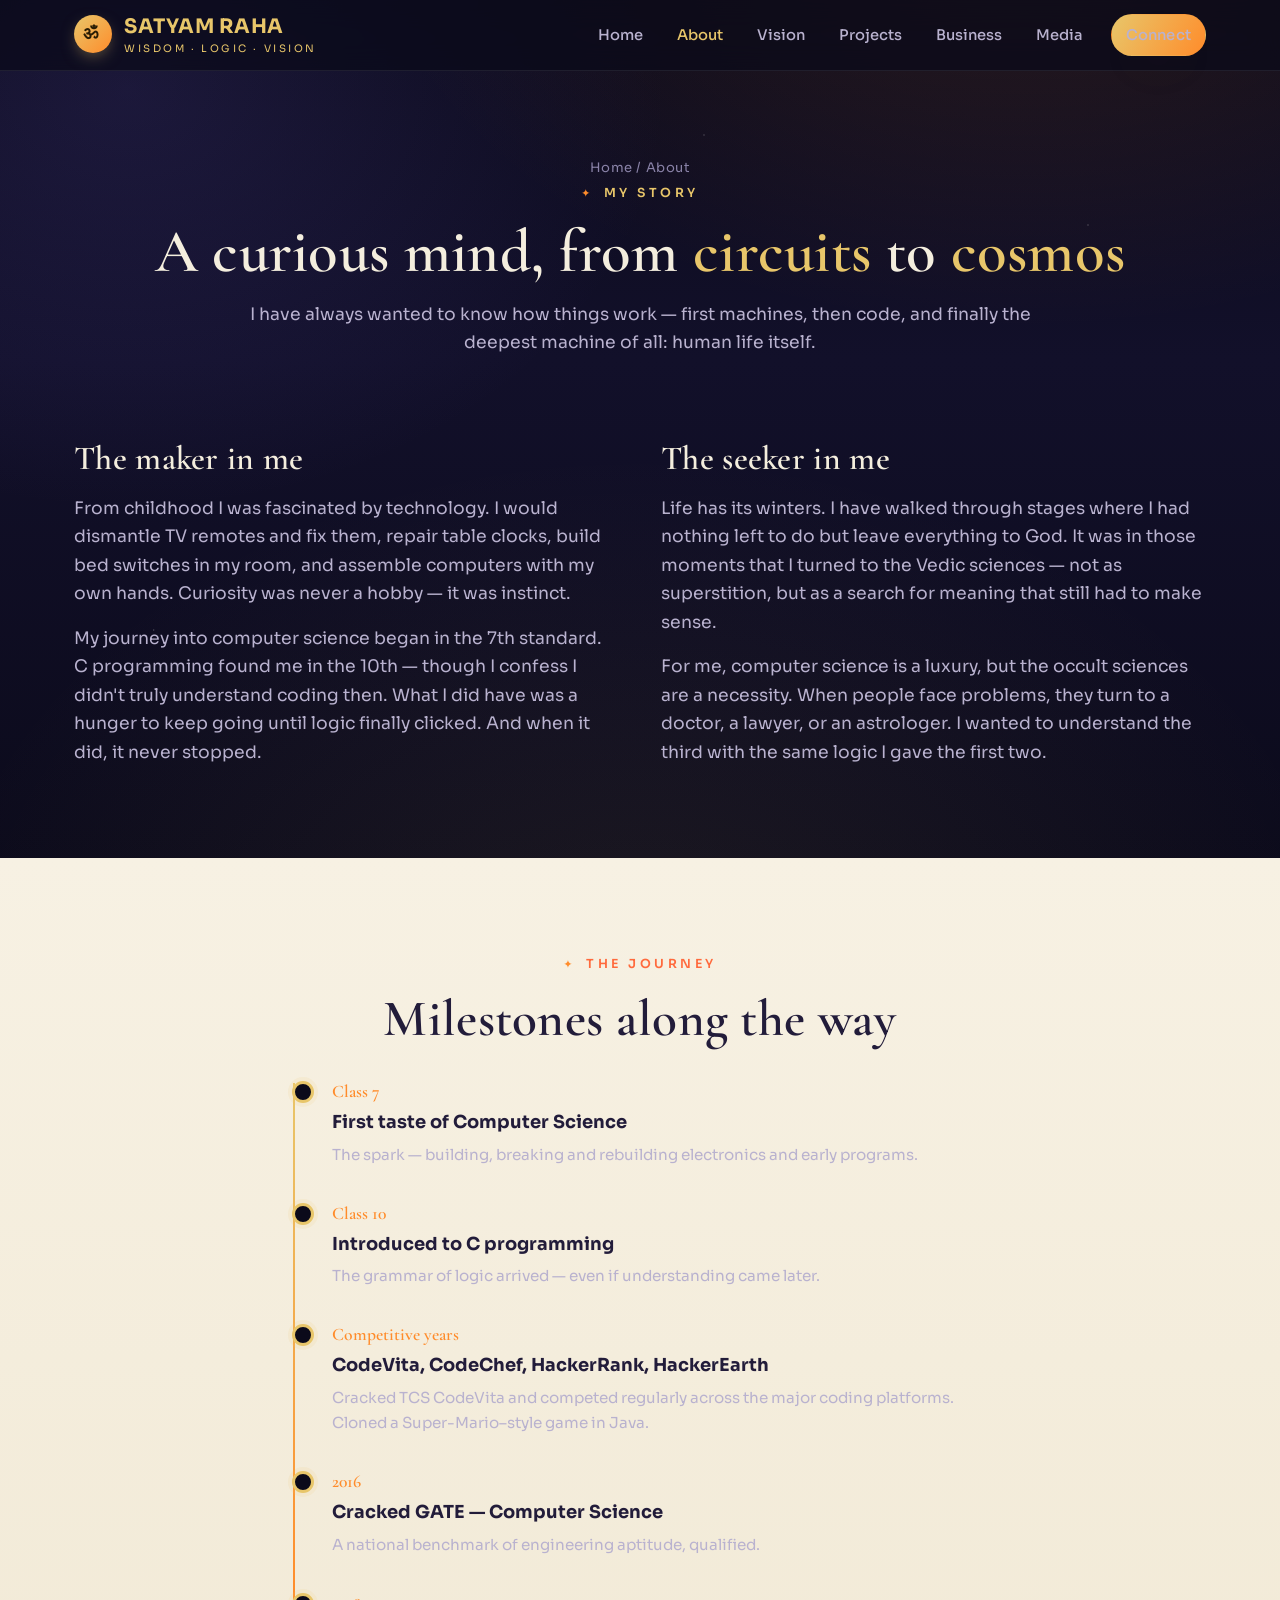
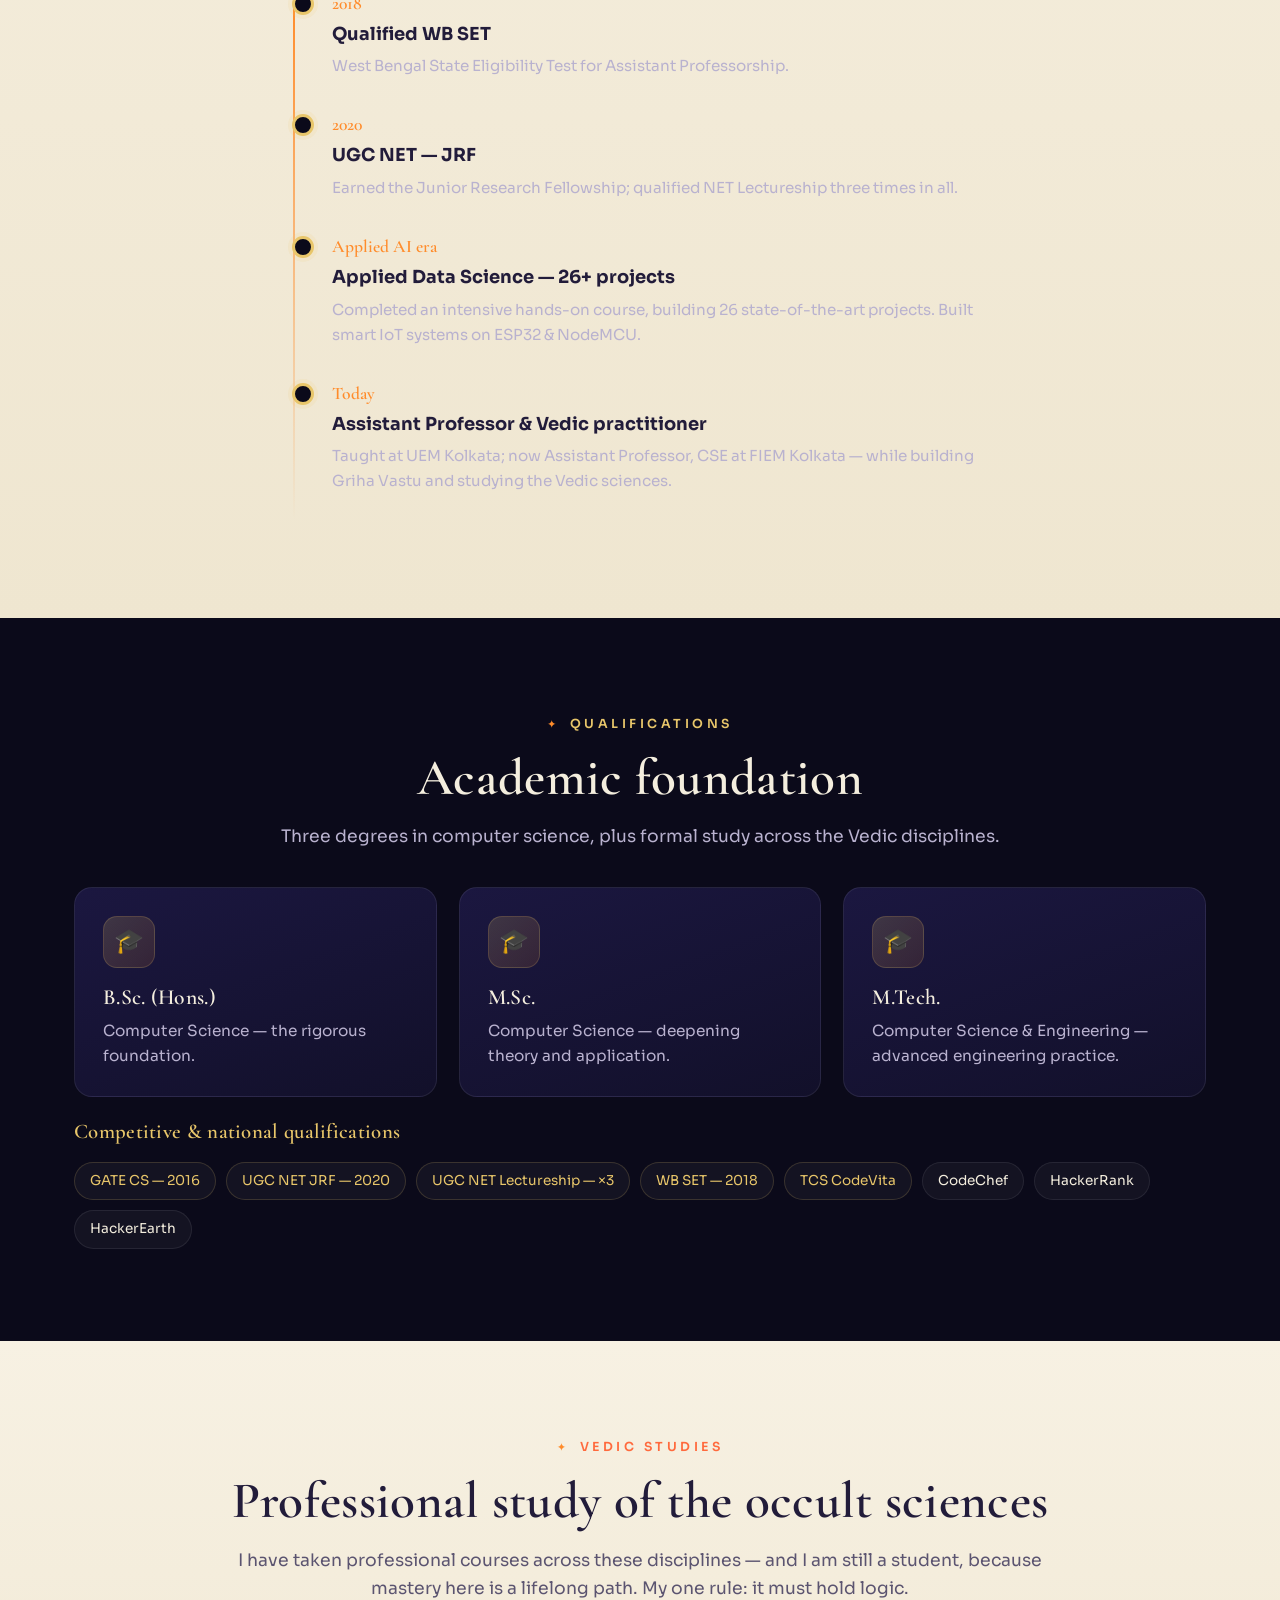
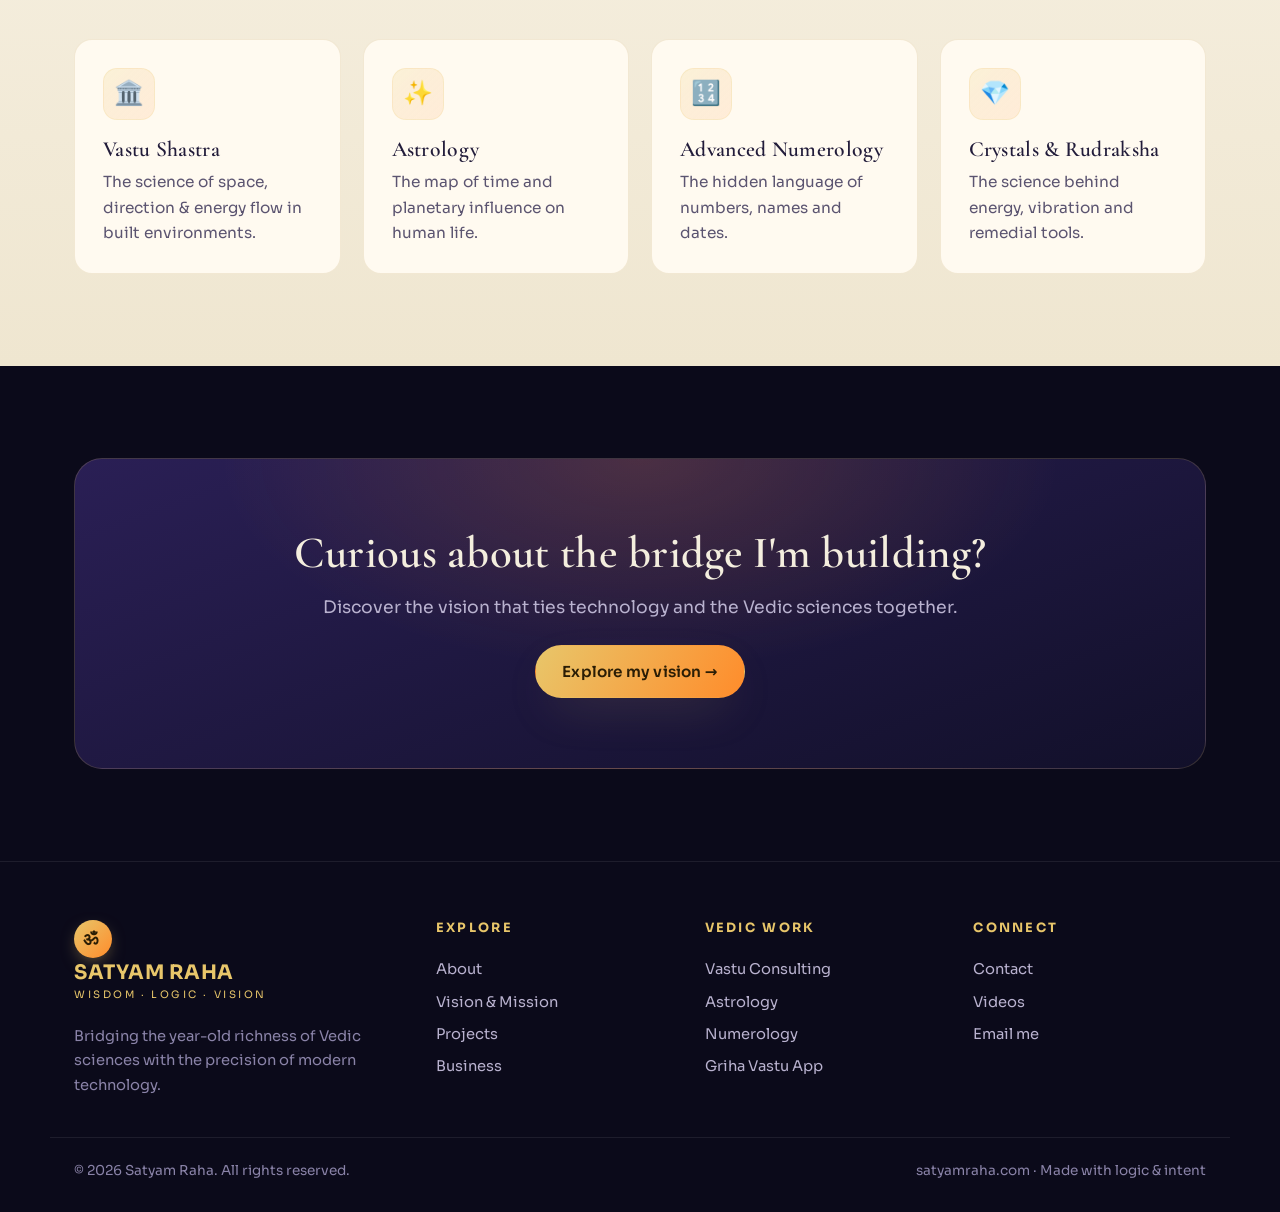
==== about.html @ 59d42d74 "Initial commit: Satyam Raha personal website Static multi-page personal site (HTML/CSS/vanilla JS, n" ====
<!DOCTYPE html>
<html lang="en">
<head>
  <meta charset="UTF-8" />
  <meta name="viewport" content="width=device-width, initial-scale=1.0" />
  <title>About — Satyam Raha</title>
  <meta name="description" content="The story of Satyam Raha — from dismantling remotes as a child to teaching Computer Science and mastering the Vedic sciences." />
  <link rel="preconnect" href="https://fonts.googleapis.com" />
  <link rel="preconnect" href="https://fonts.gstatic.com" crossorigin />
  <link href="https://fonts.googleapis.com/css2?family=Cormorant+Garamond:wght@500;600;700&family=Sora:wght@300;400;500;600;700&display=swap" rel="stylesheet" />
  <link rel="stylesheet" href="assets/css/style.css" />
  <link rel="icon" href="assets/img/logo.png" />
</head>
<body>
  <div class="starfield"></div>

  <header class="nav">
    <div class="nav-inner">
      <a class="brand" href="index.html"><span class="mark">ॐ</span><span><b>Satyam Raha</b><span>Wisdom · Logic · Vision</span></span></a>
      <nav class="nav-links">
        <a href="index.html">Home</a>
        <a href="about.html">About</a>
        <a href="vision.html">Vision</a>
        <a href="projects.html">Projects</a>
        <a href="business.html">Business</a>
        <a href="media.html">Media</a>
        <a class="btn btn-primary nav-cta" href="contact.html">Connect</a>
      </nav>
      <button class="nav-toggle" aria-label="Menu"><span></span><span></span><span></span></button>
    </div>
  </header>

  <!-- PAGE HEAD -->
  <section class="page-head">
    <div class="wrap reveal">
      <p class="breadcrumb"><a href="index.html">Home</a> / About</p>
      <span class="eyebrow">My Story</span>
      <h1>A curious mind, from <span class="gold-text">circuits</span> to <span class="gold-text">cosmos</span></h1>
      <p class="lead">I have always wanted to know how things work — first machines, then code, and finally
        the deepest machine of all: human life itself.</p>
    </div>
  </section>

  <!-- STORY -->
  <section style="padding-top:20px">
    <div class="wrap grid grid-2 reveal" style="align-items:start;gap:42px">
      <div>
        <h2 class="section-title" style="font-size:2.1rem">The maker in me</h2>
        <p class="lead" style="margin-bottom:16px">From childhood I was fascinated by technology. I would
          dismantle TV remotes and fix them, repair table clocks, build bed switches in my room, and
          assemble computers with my own hands. Curiosity was never a hobby — it was instinct.</p>
        <p class="lead">My journey into computer science began in the 7th standard. C programming found me in
          the 10th — though I confess I didn't truly understand coding then. What I did have was a hunger to
          keep going until logic finally clicked. And when it did, it never stopped.</p>
      </div>
      <div>
        <h2 class="section-title" style="font-size:2.1rem">The seeker in me</h2>
        <p class="lead" style="margin-bottom:16px">Life has its winters. I have walked through stages where I
          had nothing left to do but leave everything to God. It was in those moments that I turned to the
          Vedic sciences — not as superstition, but as a search for meaning that still had to make sense.</p>
        <p class="lead">For me, computer science is a luxury, but the occult sciences are a necessity. When
          people face problems, they turn to a doctor, a lawyer, or an astrologer. I wanted to understand
          the third with the same logic I gave the first two.</p>
      </div>
    </div>
  </section>

  <!-- TIMELINE -->
  <section class="section-light">
    <div class="wrap center reveal">
      <span class="eyebrow">The Journey</span>
      <h2 class="section-title">Milestones along the way</h2>
    </div>
    <div class="wrap reveal" style="max-width:760px;margin-top:30px">
      <div class="timeline">
        <div class="tl-item">
          <div class="yr">Class 7</div>
          <h4>First taste of Computer Science</h4>
          <p>The spark — building, breaking and rebuilding electronics and early programs.</p>
        </div>
        <div class="tl-item">
          <div class="yr">Class 10</div>
          <h4>Introduced to C programming</h4>
          <p>The grammar of logic arrived — even if understanding came later.</p>
        </div>
        <div class="tl-item">
          <div class="yr">Competitive years</div>
          <h4>CodeVita, CodeChef, HackerRank, HackerEarth</h4>
          <p>Cracked TCS CodeVita and competed regularly across the major coding platforms.
            Cloned a Super-Mario–style game in Java.</p>
        </div>
        <div class="tl-item">
          <div class="yr">2016</div>
          <h4>Cracked GATE — Computer Science</h4>
          <p>A national benchmark of engineering aptitude, qualified.</p>
        </div>
        <div class="tl-item">
          <div class="yr">2018</div>
          <h4>Qualified WB SET</h4>
          <p>West Bengal State Eligibility Test for Assistant Professorship.</p>
        </div>
        <div class="tl-item">
          <div class="yr">2020</div>
          <h4>UGC NET — JRF</h4>
          <p>Earned the Junior Research Fellowship; qualified NET Lectureship three times in all.</p>
        </div>
        <div class="tl-item">
          <div class="yr">Applied AI era</div>
          <h4>Applied Data Science — 26+ projects</h4>
          <p>Completed an intensive hands-on course, building 26 state-of-the-art projects.
            Built smart IoT systems on ESP32 &amp; NodeMCU.</p>
        </div>
        <div class="tl-item">
          <div class="yr">Today</div>
          <h4>Assistant Professor &amp; Vedic practitioner</h4>
          <p>Taught at UEM Kolkata; now Assistant Professor, CSE at FIEM Kolkata — while building
            Griha Vastu and studying the Vedic sciences.</p>
        </div>
      </div>
    </div>
  </section>

  <!-- QUALIFICATIONS -->
  <section>
    <div class="wrap center reveal">
      <span class="eyebrow">Qualifications</span>
      <h2 class="section-title">Academic foundation</h2>
      <p class="lead">Three degrees in computer science, plus formal study across the Vedic disciplines.</p>
    </div>
    <div class="wrap grid grid-3 reveal" style="margin-top:36px">
      <article class="card">
        <div class="ico">🎓</div>
        <h3>B.Sc. (Hons.)</h3>
        <p>Computer Science — the rigorous foundation.</p>
      </article>
      <article class="card">
        <div class="ico">🎓</div>
        <h3>M.Sc.</h3>
        <p>Computer Science — deepening theory and application.</p>
      </article>
      <article class="card">
        <div class="ico">🎓</div>
        <h3>M.Tech.</h3>
        <p>Computer Science &amp; Engineering — advanced engineering practice.</p>
      </article>
    </div>
    <div class="wrap reveal" style="margin-top:24px">
      <h3 style="font-size:1.3rem;margin-bottom:10px" class="gold-text">Competitive &amp; national qualifications</h3>
      <div class="chips">
        <span class="chip gold">GATE CS — 2016</span>
        <span class="chip gold">UGC NET JRF — 2020</span>
        <span class="chip gold">UGC NET Lectureship — ×3</span>
        <span class="chip gold">WB SET — 2018</span>
        <span class="chip gold">TCS CodeVita</span>
        <span class="chip">CodeChef</span>
        <span class="chip">HackerRank</span>
        <span class="chip">HackerEarth</span>
      </div>
    </div>
  </section>

  <!-- VEDIC TRAINING -->
  <section class="section-light">
    <div class="wrap center reveal">
      <span class="eyebrow">Vedic Studies</span>
      <h2 class="section-title">Professional study of the occult sciences</h2>
      <p class="lead">I have taken professional courses across these disciplines — and I am still a student,
        because mastery here is a lifelong path. My one rule: it must hold logic.</p>
    </div>
    <div class="wrap grid grid-4 reveal" style="margin-top:36px">
      <article class="card"><div class="ico">🏛️</div><h3>Vastu Shastra</h3><p>The science of space, direction &amp; energy flow in built environments.</p></article>
      <article class="card"><div class="ico">✨</div><h3>Astrology</h3><p>The map of time and planetary influence on human life.</p></article>
      <article class="card"><div class="ico">🔢</div><h3>Advanced Numerology</h3><p>The hidden language of numbers, names and dates.</p></article>
      <article class="card"><div class="ico">💎</div><h3>Crystals &amp; Rudraksha</h3><p>The science behind energy, vibration and remedial tools.</p></article>
    </div>
  </section>

  <!-- CTA -->
  <section>
    <div class="wrap reveal">
      <div class="cta-banner">
        <h2>Curious about the bridge I'm building?</h2>
        <p class="lead" style="margin:0 auto 24px">Discover the vision that ties technology and the Vedic sciences together.</p>
        <a class="btn btn-primary" href="vision.html">Explore my vision →</a>
      </div>
    </div>
  </section>

  <footer class="footer">
    <div class="wrap footer-grid">
      <div>
        <a class="brand" href="index.html"><span class="mark">ॐ</span><span><b>Satyam Raha</b><span>Wisdom · Logic · Vision</span></span></a>
        <p class="blurb" style="margin-top:16px">Bridging the year-old richness of Vedic sciences with the precision of modern technology.</p>
      </div>
      <div><h5>Explore</h5><a href="about.html">About</a><a href="vision.html">Vision &amp; Mission</a><a href="projects.html">Projects</a><a href="business.html">Business</a></div>
      <div><h5>Vedic Work</h5><a href="business.html">Vastu Consulting</a><a href="business.html">Astrology</a><a href="business.html">Numerology</a><a href="https://app.satyamraha.com" target="_blank" rel="noopener">Griha Vastu App</a></div>
      <div><h5>Connect</h5><a href="contact.html">Contact</a><a href="media.html">Videos</a><a href="mailto:raha786.satyam@gmail.com">Email me</a></div>
    </div>
    <div class="wrap footer-bottom">
      <span>© <span id="year">2026</span> Satyam Raha. All rights reserved.</span>
      <span>satyamraha.com · Made with logic &amp; intent</span>
    </div>
  </footer>

  <script src="assets/js/main.js"></script>
</body>
</html>
---- assets/css/style.css ----
/* ===================================================================
   Satyam Raha — Personal Website
   Theme: "Where Ancient Wisdom meets Modern Logic"
   Palette: midnight indigo + temple gold + saffron, with cream light
   =================================================================== */

:root {
  /* Core palette */
  --ink:        #0b0a1a;   /* deepest background */
  --night:      #12102a;   /* primary dark */
  --night-2:    #1b1740;   /* raised dark surface */
  --violet:     #2a1f55;
  --gold:       #e8c66a;   /* temple gold */
  --gold-deep:  #d4af37;
  --saffron:    #ff8c2b;   /* warm accent */
  --saffron-2:  #ff6a3d;
  --cream:      #f7f1e3;   /* light background */
  --cream-2:    #efe6d0;
  --paper:      #fffaf0;

  /* Text */
  --t-light:    #f4eede;
  --t-mut:      #b9b2cf;
  --t-dim:      #8a83a8;
  --t-dark:     #221c3a;
  --t-dark-mut: #5b5470;

  /* System */
  --line:       rgba(232,198,106,.18);
  --line-soft:  rgba(255,255,255,.08);
  --radius:     18px;
  --radius-sm:  12px;
  --shadow:     0 24px 60px -24px rgba(0,0,0,.65);
  --shadow-gold:0 18px 50px -20px rgba(232,198,106,.35);
  --maxw:       1180px;

  --serif: "Cormorant Garamond", "Marcellus", Georgia, serif;
  --sans:  "Sora", "Inter", system-ui, -apple-system, sans-serif;
}

/* ---------- Reset ---------- */
* { margin: 0; padding: 0; box-sizing: border-box; }
html { scroll-behavior: smooth; -webkit-text-size-adjust: 100%; }
body {
  font-family: var(--sans);
  background: var(--ink);
  color: var(--t-light);
  line-height: 1.65;
  overflow-x: hidden;
  -webkit-font-smoothing: antialiased;
}
img { max-width: 100%; display: block; }
a { color: inherit; text-decoration: none; transition: color .2s ease; }
ul { list-style: none; }

/* ---------- Cosmic background ---------- */
.starfield {
  position: fixed; inset: 0; z-index: -2;
  background:
    radial-gradient(1100px 700px at 80% -10%, rgba(255,140,43,.12), transparent 60%),
    radial-gradient(900px 700px at 10% 10%, rgba(106,90,205,.16), transparent 60%),
    radial-gradient(1200px 900px at 50% 110%, rgba(232,198,106,.08), transparent 60%),
    linear-gradient(180deg, var(--ink), var(--night) 40%, var(--ink));
}
.starfield::after {
  content: ""; position: absolute; inset: 0;
  background-image:
    radial-gradient(1.4px 1.4px at 20% 30%, rgba(255,255,255,.7), transparent),
    radial-gradient(1.2px 1.2px at 70% 60%, rgba(255,255,255,.5), transparent),
    radial-gradient(1.6px 1.6px at 40% 80%, rgba(232,198,106,.6), transparent),
    radial-gradient(1.1px 1.1px at 85% 25%, rgba(255,255,255,.55), transparent),
    radial-gradient(1.3px 1.3px at 55% 15%, rgba(255,255,255,.4), transparent),
    radial-gradient(1.2px 1.2px at 12% 70%, rgba(255,255,255,.5), transparent);
  background-repeat: repeat;
  opacity: .55;
  animation: twinkle 9s ease-in-out infinite alternate;
}
@keyframes twinkle { from { opacity: .35; } to { opacity: .7; } }

/* ---------- Layout helpers ---------- */
.wrap { width: 100%; max-width: var(--maxw); margin: 0 auto; padding: 0 24px; }
section { padding: 92px 0; position: relative; }
.eyebrow {
  display: inline-flex; align-items: center; gap: 10px;
  font-size: .78rem; letter-spacing: .28em; text-transform: uppercase;
  color: var(--gold); font-weight: 600;
}
.eyebrow::before { content: "✦"; color: var(--saffron); font-size: .9em; }
h1, h2, h3 { font-family: var(--serif); font-weight: 600; line-height: 1.1; letter-spacing: .3px; }
h2.section-title { font-size: clamp(2rem, 4.5vw, 3.2rem); margin: 14px 0 16px; }
.lead { color: var(--t-mut); font-size: 1.08rem; max-width: 62ch; }
.gold-text { color: var(--gold); }
.center { text-align: center; }
.center .lead { margin-inline: auto; }

/* ---------- Buttons ---------- */
.btn {
  display: inline-flex; align-items: center; gap: 10px;
  padding: 13px 26px; border-radius: 999px;
  font-weight: 600; font-size: .95rem; letter-spacing: .2px;
  cursor: pointer; border: 1px solid transparent; transition: all .25s ease;
}
.btn-primary {
  background: linear-gradient(120deg, var(--gold), var(--saffron));
  color: #2a1d05; box-shadow: var(--shadow-gold);
}
.btn-primary:hover { transform: translateY(-2px); filter: brightness(1.06); }
.btn-ghost { border-color: var(--line); color: var(--t-light); background: rgba(255,255,255,.02); }
.btn-ghost:hover { border-color: var(--gold); color: var(--gold); }

/* ===================================================================
   NAVBAR
   =================================================================== */
.nav {
  position: sticky; top: 0; z-index: 50;
  backdrop-filter: blur(14px);
  background: rgba(11,10,26,.72);
  border-bottom: 1px solid var(--line-soft);
}
.nav-inner {
  display: flex; align-items: center; justify-content: space-between;
  height: 70px; max-width: var(--maxw); margin: 0 auto; padding: 0 24px;
}
.brand { display: flex; align-items: center; gap: 12px; font-family: var(--serif); }
.brand .mark {
  width: 38px; height: 38px; border-radius: 50%;
  display: grid; place-items: center; font-size: 1.1rem; font-weight: 700;
  background: linear-gradient(135deg, var(--gold), var(--saffron));
  color: #2a1d05; box-shadow: 0 6px 18px -6px rgba(232,198,106,.6);
}
.brand b { font-size: 1.25rem; letter-spacing: .5px; }
.brand span { display: block; font-family: var(--sans); font-size: .64rem; letter-spacing: .25em; text-transform: uppercase; color: var(--gold); margin-top: -2px; }
.nav-links { display: flex; align-items: center; gap: 6px; }
.nav-links a {
  padding: 8px 14px; border-radius: 999px; font-size: .92rem; color: var(--t-mut); font-weight: 500;
}
.nav-links a:hover { color: var(--t-light); }
.nav-links a.active { color: var(--gold); }
.nav-cta { margin-left: 8px; }
.nav-toggle { display: none; background: none; border: 0; cursor: pointer; flex-direction: column; gap: 5px; }
.nav-toggle span { width: 24px; height: 2px; background: var(--gold); transition: .3s; }

/* ===================================================================
   HERO
   =================================================================== */
.hero { padding: 110px 0 90px; position: relative; }
.hero-grid { display: grid; grid-template-columns: 1.15fr .85fr; gap: 56px; align-items: center; }
.hero h1 { font-size: clamp(2.6rem, 6vw, 4.6rem); margin: 18px 0 10px; }
.hero h1 .accent {
  background: linear-gradient(120deg, var(--gold), var(--saffron));
  -webkit-background-clip: text; background-clip: text; color: transparent;
}
.hero .role { font-size: 1.05rem; color: var(--t-mut); margin-bottom: 26px; }
.hero .role b { color: var(--gold); font-weight: 600; }
.hero-cta { display: flex; gap: 14px; flex-wrap: wrap; margin-top: 6px; }
.hero-stats { display: flex; gap: 28px; margin-top: 40px; flex-wrap: wrap; }
.hero-stats .stat b { font-family: var(--serif); font-size: 1.9rem; color: var(--gold); display: block; line-height: 1; }
.hero-stats .stat span { font-size: .8rem; color: var(--t-dim); letter-spacing: .04em; }

/* Portrait with mandala ring */
.portrait { position: relative; justify-self: center; }
.portrait-ring {
  position: relative; width: min(380px, 78vw); aspect-ratio: 1;
  border-radius: 50%; padding: 14px;
  background: conic-gradient(from 0deg, var(--gold), var(--saffron), var(--violet), var(--gold));
  box-shadow: var(--shadow);
  animation: spin 26s linear infinite;
}
.portrait-ring::before {
  content: ""; position: absolute; inset: -22px; border-radius: 50%;
  border: 1px dashed rgba(232,198,106,.35);
}
.portrait-ring img {
  width: 100%; height: 100%; object-fit: cover; border-radius: 50%;
  border: 4px solid var(--ink); animation: spin 26s linear infinite reverse;
}
@keyframes spin { to { transform: rotate(360deg); } }
.portrait-badge {
  position: absolute; bottom: 12px; left: 50%; transform: translateX(-50%);
  background: var(--night-2); border: 1px solid var(--line);
  padding: 8px 18px; border-radius: 999px; font-size: .82rem; white-space: nowrap;
  box-shadow: var(--shadow); color: var(--gold); font-weight: 600;
}

/* Marquee strip */
.marquee {
  border-top: 1px solid var(--line-soft); border-bottom: 1px solid var(--line-soft);
  padding: 18px 0; overflow: hidden; background: rgba(0,0,0,.2);
}
.marquee-track { display: flex; gap: 48px; white-space: nowrap; animation: slide 28s linear infinite; }
.marquee-track span { font-family: var(--serif); font-size: 1.15rem; color: var(--t-dim); display: inline-flex; gap: 48px; }
.marquee-track span::after { content: "✦"; color: var(--gold); }
@keyframes slide { to { transform: translateX(-50%); } }

/* ===================================================================
   CARDS / GRIDS
   =================================================================== */
.grid { display: grid; gap: 22px; }
.grid-2 { grid-template-columns: repeat(2, 1fr); }
.grid-3 { grid-template-columns: repeat(3, 1fr); }
.grid-4 { grid-template-columns: repeat(4, 1fr); }

.card {
  background: linear-gradient(160deg, var(--night-2), var(--night));
  border: 1px solid var(--line-soft); border-radius: var(--radius);
  padding: 28px; transition: transform .3s ease, border-color .3s ease, box-shadow .3s ease;
  position: relative; overflow: hidden;
}
.card::after {
  content: ""; position: absolute; inset: 0; opacity: 0; transition: opacity .3s;
  background: radial-gradient(400px 200px at 100% 0, rgba(232,198,106,.12), transparent 60%);
}
.card:hover { transform: translateY(-6px); border-color: var(--line); box-shadow: var(--shadow); }
.card:hover::after { opacity: 1; }
.card .ico {
  width: 52px; height: 52px; border-radius: 14px; display: grid; place-items: center;
  font-size: 1.5rem; margin-bottom: 18px;
  background: linear-gradient(135deg, rgba(232,198,106,.18), rgba(255,140,43,.12));
  border: 1px solid var(--line);
}
.card h3 { font-size: 1.35rem; margin-bottom: 8px; }
.card p { color: var(--t-mut); font-size: .96rem; }

/* Pillars (two sciences) */
.pillars { display: grid; grid-template-columns: 1fr auto 1fr; gap: 0; align-items: stretch; }
.pillar { padding: 36px; border-radius: var(--radius); border: 1px solid var(--line-soft); }
.pillar.tech { background: linear-gradient(160deg, rgba(106,90,205,.16), transparent); }
.pillar.veda { background: linear-gradient(160deg, rgba(232,198,106,.14), transparent); }
.pillar h3 { font-size: 1.5rem; margin-bottom: 10px; }
.pillar ul li { color: var(--t-mut); padding: 6px 0 6px 24px; position: relative; }
.pillar ul li::before { content: "›"; position: absolute; left: 4px; color: var(--gold); font-weight: 700; }
.bridge {
  display: grid; place-items: center; padding: 0 22px; min-width: 90px;
}
.bridge .orb {
  width: 70px; height: 70px; border-radius: 50%; display: grid; place-items: center; font-size: 1.6rem;
  background: linear-gradient(135deg, var(--gold), var(--saffron)); color: #2a1d05;
  box-shadow: var(--shadow-gold); animation: pulse 3s ease-in-out infinite;
}
@keyframes pulse { 0%,100% { transform: scale(1); } 50% { transform: scale(1.08); } }

/* ===================================================================
   TIMELINE
   =================================================================== */
.timeline { position: relative; margin-top: 30px; padding-left: 6px; }
.timeline::before { content: ""; position: absolute; left: 9px; top: 6px; bottom: 6px; width: 2px;
  background: linear-gradient(var(--gold), var(--saffron), transparent); }
.tl-item { position: relative; padding: 0 0 32px 42px; }
.tl-item::before {
  content: ""; position: absolute; left: 2px; top: 4px; width: 16px; height: 16px; border-radius: 50%;
  background: var(--ink); border: 3px solid var(--gold); box-shadow: 0 0 0 4px rgba(232,198,106,.12);
}
.tl-item .yr { font-family: var(--serif); color: var(--saffron); font-size: 1.1rem; font-weight: 600; }
.tl-item h4 { font-size: 1.12rem; margin: 2px 0 4px; }
.tl-item p { color: var(--t-mut); font-size: .95rem; }

/* ---------- Chips ---------- */
.chips { display: flex; flex-wrap: wrap; gap: 10px; margin-top: 18px; }
.chip {
  padding: 7px 15px; border-radius: 999px; font-size: .85rem; color: var(--t-light);
  background: rgba(255,255,255,.04); border: 1px solid var(--line-soft);
}
.chip.gold { border-color: var(--line); color: var(--gold); }

/* ---------- Achievement badges ---------- */
.badge-grid { display: grid; grid-template-columns: repeat(auto-fit, minmax(180px,1fr)); gap: 18px; }
.badge {
  text-align: center; padding: 26px 18px; border-radius: var(--radius);
  background: linear-gradient(160deg, var(--night-2), var(--night)); border: 1px solid var(--line-soft);
  transition: transform .3s, border-color .3s;
}
.badge:hover { transform: translateY(-5px); border-color: var(--gold); }
.badge .medal { font-size: 2rem; }
.badge b { display: block; font-family: var(--serif); font-size: 1.55rem; color: var(--gold); margin: 6px 0 2px; }
.badge span { font-size: .85rem; color: var(--t-mut); }

/* ---------- Section variants ---------- */
.section-light {
  background: linear-gradient(180deg, var(--cream), var(--cream-2));
  color: var(--t-dark);
}
.section-light .eyebrow { color: var(--saffron-2); }
.section-light .lead { color: var(--t-dark-mut); }
.section-light .card { background: var(--paper); border-color: rgba(180,150,80,.18); color: var(--t-dark); }
.section-light .card p { color: var(--t-dark-mut); }
.section-light .chip { background: rgba(0,0,0,.03); border-color: rgba(180,150,80,.25); color: var(--t-dark); }

/* ===================================================================
   PAGE HEADER (interior pages)
   =================================================================== */
.page-head { padding: 86px 0 50px; text-align: center; }
.page-head h1 { font-size: clamp(2.4rem, 5.5vw, 3.8rem); margin: 14px 0 14px; }
.page-head .lead { margin-inline: auto; }
.breadcrumb { font-size: .82rem; color: var(--t-dim); letter-spacing: .04em; }
.breadcrumb a:hover { color: var(--gold); }

/* ===================================================================
   PROJECT / MEDIA cards
   =================================================================== */
.project { display: grid; grid-template-columns: 1fr; }
.project .tag { font-size: .76rem; letter-spacing: .14em; text-transform: uppercase; color: var(--saffron); font-weight: 600; }
.project h3 { font-size: 1.45rem; margin: 8px 0; }
.project .meta { display: flex; gap: 16px; flex-wrap: wrap; margin-top: 14px; font-size: .82rem; color: var(--t-dim); }
.feature-row {
  display: grid; grid-template-columns: 1.1fr .9fr; gap: 40px; align-items: center;
  padding: 36px; border-radius: var(--radius);
  background: linear-gradient(160deg, var(--night-2), var(--night)); border: 1px solid var(--line-soft);
}
.feature-row.reverse { grid-template-columns: .9fr 1.1fr; }
.feature-row.reverse .fr-media { order: -1; }
.fr-media {
  border-radius: var(--radius-sm); overflow: hidden; border: 1px solid var(--line);
  background: var(--violet); aspect-ratio: 16/10; display: grid; place-items: center;
}
.fr-media img { width: 100%; height: 100%; object-fit: cover; }

.video-card { padding: 0; overflow: hidden; }
.video-thumb {
  aspect-ratio: 16/9; display: grid; place-items: center; position: relative;
  background: linear-gradient(135deg, var(--violet), var(--night)); border-bottom: 1px solid var(--line);
}
.video-thumb .play {
  width: 64px; height: 64px; border-radius: 50%; display: grid; place-items: center; font-size: 1.4rem;
  background: linear-gradient(135deg, var(--gold), var(--saffron)); color: #2a1d05; box-shadow: var(--shadow-gold);
}
.video-card .body { padding: 20px 22px 24px; }

/* ===================================================================
   CONTACT
   =================================================================== */
.contact-grid { display: grid; grid-template-columns: 1fr 1fr; gap: 40px; }
.field { margin-bottom: 16px; }
.field label { display: block; font-size: .85rem; color: var(--t-mut); margin-bottom: 6px; }
.field input, .field textarea {
  width: 100%; padding: 13px 16px; border-radius: var(--radius-sm);
  background: rgba(255,255,255,.04); border: 1px solid var(--line-soft); color: var(--t-light);
  font-family: var(--sans); font-size: .95rem; transition: border-color .2s;
}
.field input:focus, .field textarea:focus { outline: none; border-color: var(--gold); }
.contact-info li { display: flex; gap: 14px; align-items: flex-start; padding: 14px 0; border-bottom: 1px solid var(--line-soft); }
.contact-info .ci-ic { font-size: 1.3rem; }
.contact-info b { display: block; }
.contact-info span { color: var(--t-mut); font-size: .92rem; }

/* ===================================================================
   CTA banner
   =================================================================== */
.cta-banner {
  text-align: center; padding: 70px 40px; border-radius: 28px;
  background:
    radial-gradient(600px 300px at 50% 0, rgba(255,140,43,.18), transparent 70%),
    linear-gradient(160deg, var(--violet), var(--night));
  border: 1px solid var(--line);
}
.cta-banner h2 { font-size: clamp(2rem, 4vw, 2.8rem); margin-bottom: 14px; }

/* ===================================================================
   FOOTER
   =================================================================== */
.footer { border-top: 1px solid var(--line-soft); padding: 56px 0 30px; background: var(--ink); }
.footer-grid { display: grid; grid-template-columns: 1.4fr 1fr 1fr 1fr; gap: 36px; }
.footer h5 { color: var(--gold); font-size: .8rem; letter-spacing: .18em; text-transform: uppercase; margin-bottom: 14px; }
.footer a { color: var(--t-mut); font-size: .92rem; display: block; padding: 4px 0; }
.footer a:hover { color: var(--gold); }
.footer .blurb { color: var(--t-dim); font-size: .92rem; max-width: 32ch; }
.socials { display: flex; gap: 12px; margin-top: 16px; }
.socials a {
  width: 38px; height: 38px; border-radius: 10px; display: grid; place-items: center;
  border: 1px solid var(--line-soft); color: var(--t-mut);
}
.socials a:hover { border-color: var(--gold); color: var(--gold); }
.footer-bottom { margin-top: 40px; padding-top: 22px; border-top: 1px solid var(--line-soft);
  display: flex; justify-content: space-between; gap: 16px; flex-wrap: wrap; color: var(--t-dim); font-size: .85rem; }

/* ===================================================================
   Scroll reveal
   =================================================================== */
.reveal { opacity: 0; transform: translateY(26px); transition: opacity .7s ease, transform .7s ease; }
.reveal.in { opacity: 1; transform: none; }

/* ===================================================================
   RESPONSIVE
   =================================================================== */
@media (max-width: 940px) {
  .hero-grid { grid-template-columns: 1fr; text-align: center; }
  .hero-cta, .hero-stats { justify-content: center; }
  .portrait { order: -1; }
  .grid-4 { grid-template-columns: repeat(2, 1fr); }
  .grid-3 { grid-template-columns: repeat(2, 1fr); }
  .pillars { grid-template-columns: 1fr; gap: 18px; }
  .bridge { transform: rotate(90deg); padding: 8px; }
  .feature-row, .feature-row.reverse { grid-template-columns: 1fr; }
  .feature-row.reverse .fr-media { order: 0; }
  .contact-grid { grid-template-columns: 1fr; }
  .footer-grid { grid-template-columns: 1fr 1fr; }
}
/* Collapse nav to a hamburger before it gets cramped */
@media (max-width: 920px) {
  .nav-links {
    position: fixed; inset: 70px 0 auto 0; flex-direction: column; align-items: stretch; gap: 0;
    background: var(--night); border-bottom: 1px solid var(--line); padding: 14px 20px 22px;
    transform: translateY(-130%); transition: transform .35s ease; z-index: 49;
  }
  .nav-links.open { transform: none; }
  .nav-links a { padding: 12px 8px; border-bottom: 1px solid var(--line-soft); }
  .nav-links .nav-cta { margin: 10px 8px 0; text-align: center; justify-content: center; }
  .nav-toggle { display: flex; }
}

@media (max-width: 640px) {
  section { padding: 64px 0; }
  .grid-2, .grid-3, .grid-4 { grid-template-columns: 1fr; }
  .footer-grid { grid-template-columns: 1fr; }
  .hero-stats { gap: 22px; }
}
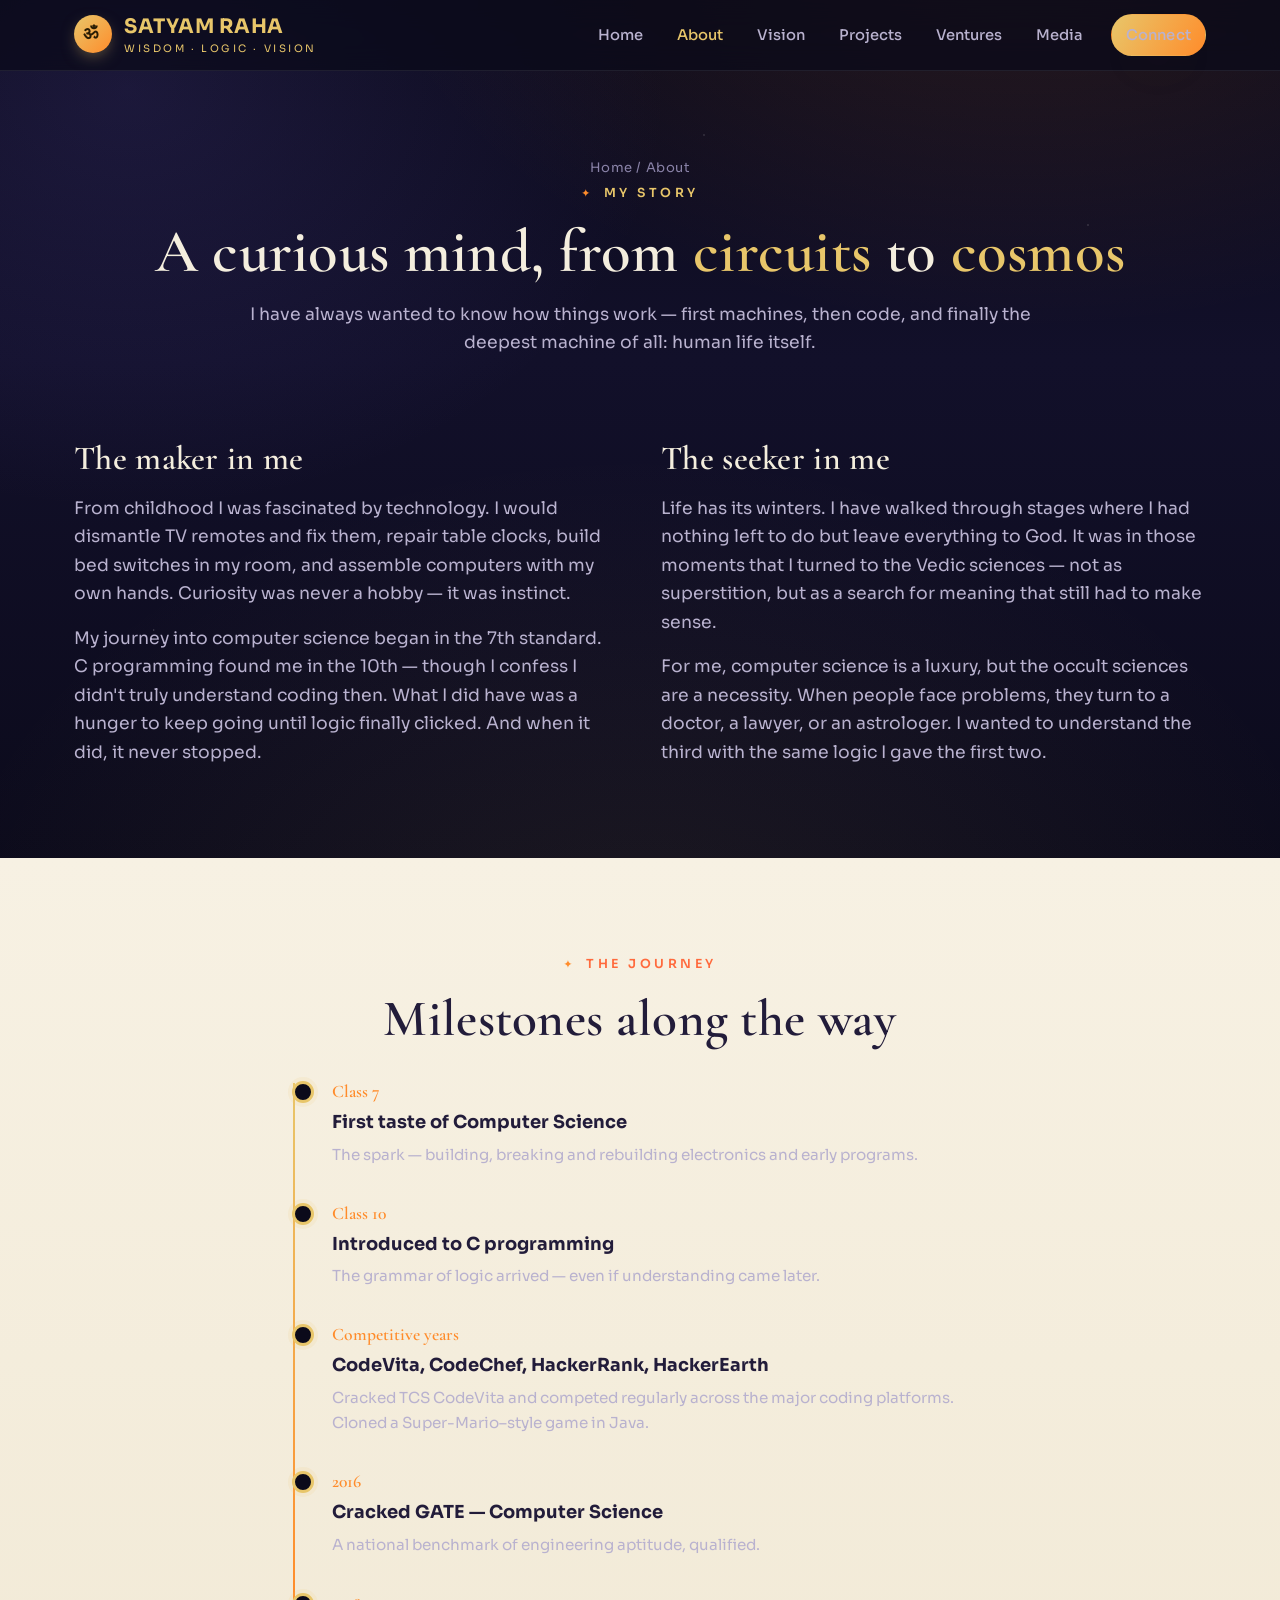
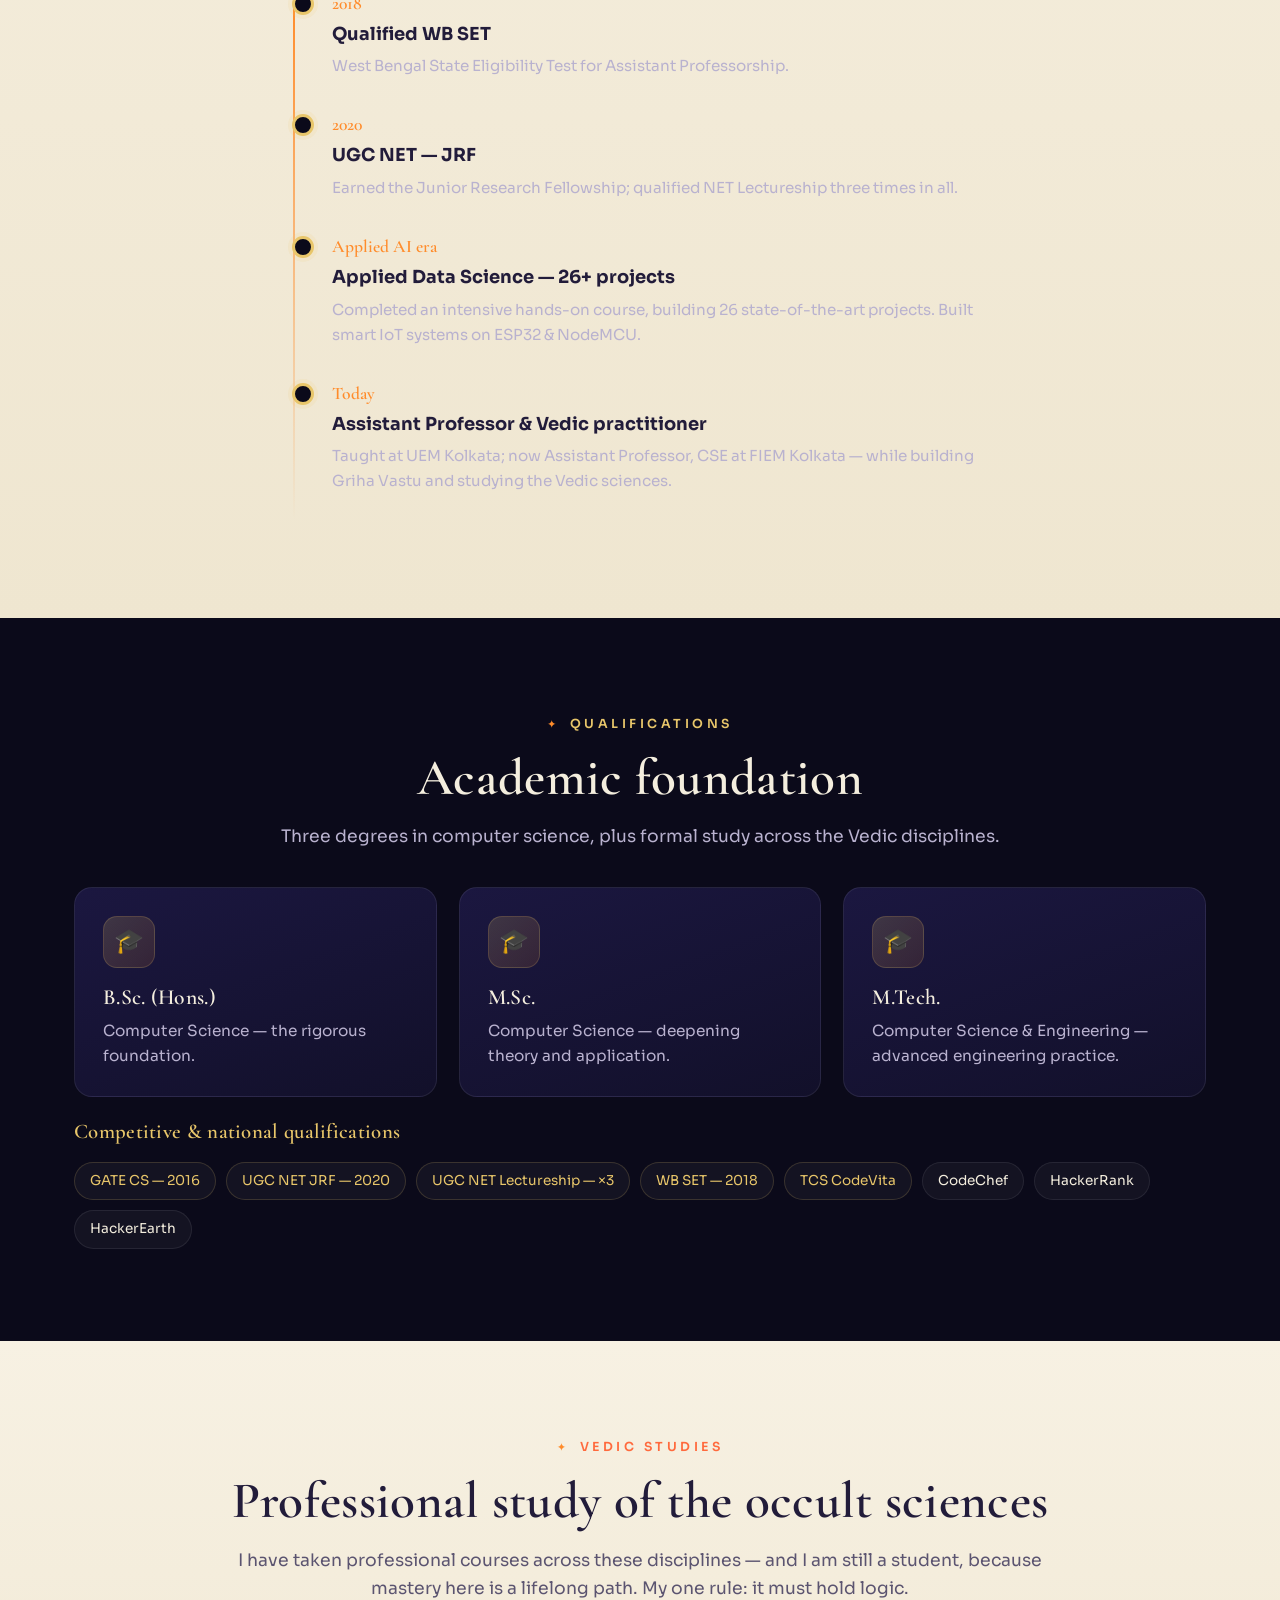
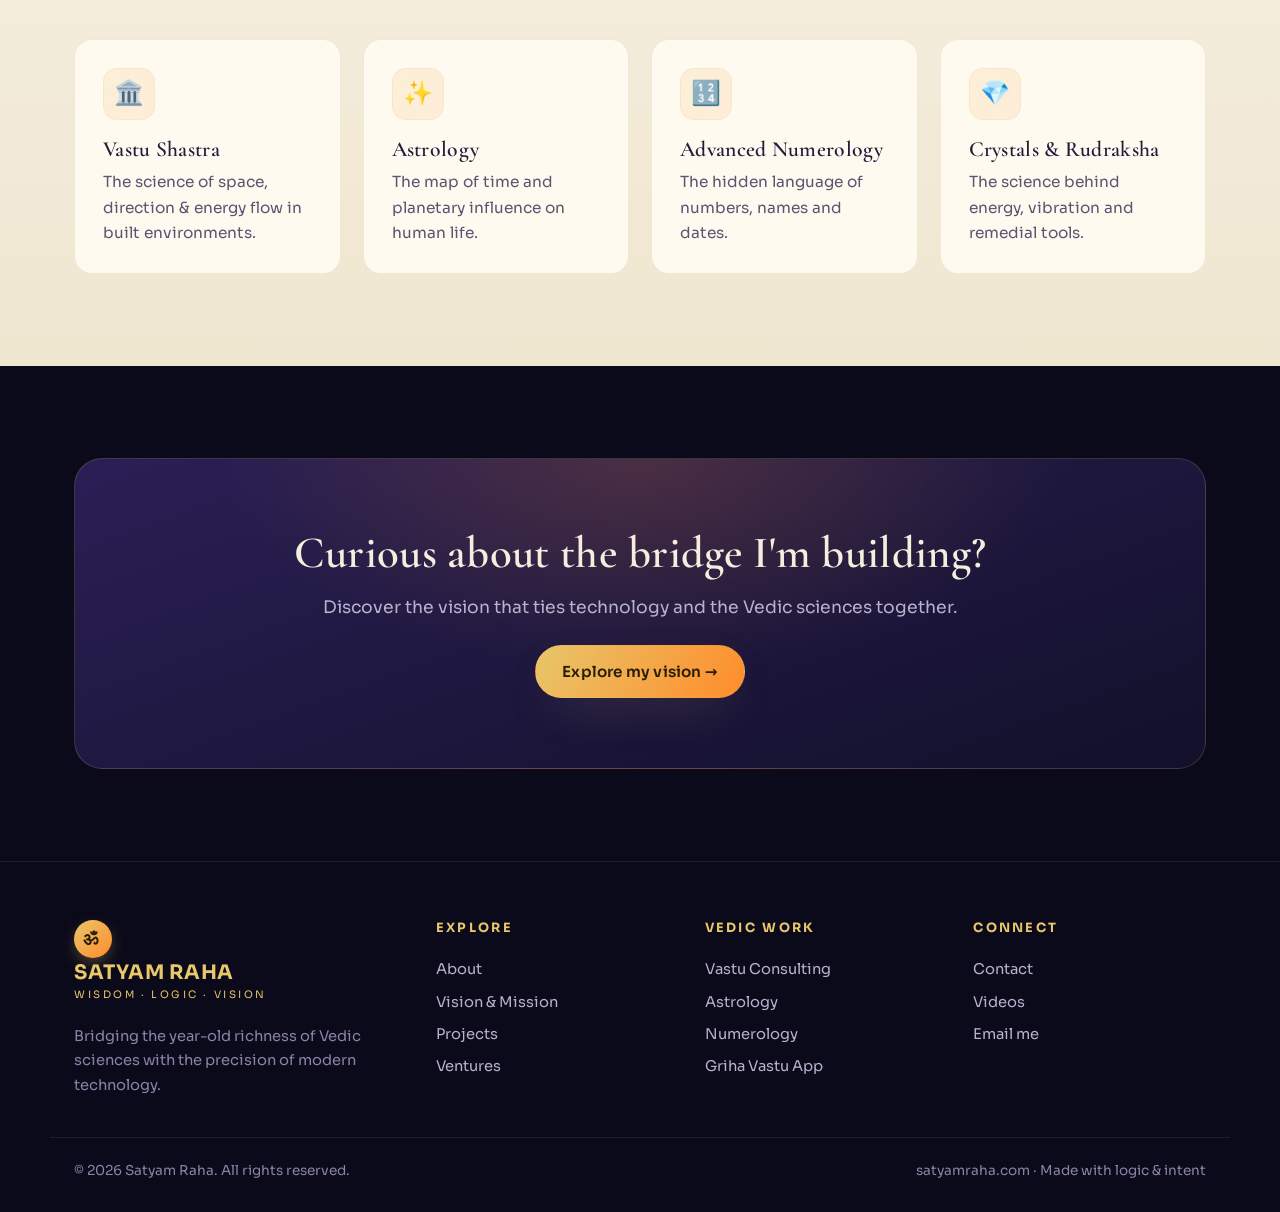
==== commit 474402ec: "Rename "Business" to "Ventures" site-wide Renamed business.html -> ventures.html, updated all nav/fo" ====
--- a/about.html
+++ b/about.html
@@ -22,7 +22,7 @@
         <a href="about.html">About</a>
         <a href="vision.html">Vision</a>
         <a href="projects.html">Projects</a>
-        <a href="business.html">Business</a>
+        <a href="ventures.html">Ventures</a>
         <a href="media.html">Media</a>
         <a class="btn btn-primary nav-cta" href="contact.html">Connect</a>
       </nav>
@@ -192,8 +192,8 @@
         <a class="brand" href="index.html"><span class="mark">ॐ</span><span><b>Satyam Raha</b><span>Wisdom · Logic · Vision</span></span></a>
         <p class="blurb" style="margin-top:16px">Bridging the year-old richness of Vedic sciences with the precision of modern technology.</p>
       </div>
-      <div><h5>Explore</h5><a href="about.html">About</a><a href="vision.html">Vision &amp; Mission</a><a href="projects.html">Projects</a><a href="business.html">Business</a></div>
-      <div><h5>Vedic Work</h5><a href="business.html">Vastu Consulting</a><a href="business.html">Astrology</a><a href="business.html">Numerology</a><a href="https://app.satyamraha.com" target="_blank" rel="noopener">Griha Vastu App</a></div>
+      <div><h5>Explore</h5><a href="about.html">About</a><a href="vision.html">Vision &amp; Mission</a><a href="projects.html">Projects</a><a href="ventures.html">Ventures</a></div>
+      <div><h5>Vedic Work</h5><a href="ventures.html">Vastu Consulting</a><a href="ventures.html">Astrology</a><a href="ventures.html">Numerology</a><a href="https://app.satyamraha.com" target="_blank" rel="noopener">Griha Vastu App</a></div>
       <div><h5>Connect</h5><a href="contact.html">Contact</a><a href="media.html">Videos</a><a href="mailto:raha786.satyam@gmail.com">Email me</a></div>
     </div>
     <div class="wrap footer-bottom">
--- a/assets/css/style.css
+++ b/assets/css/style.css
@@ -171,7 +171,7 @@
   border: 1px dashed rgba(232,198,106,.35);
 }
 .portrait-ring img {
-  width: 100%; height: 100%; object-fit: cover; border-radius: 50%;
+  width: 100%; height: 100%; object-fit: cover; object-position: center 20%; border-radius: 50%;
   border: 4px solid var(--ink); animation: spin 26s linear infinite reverse;
 }
 @keyframes spin { to { transform: rotate(360deg); } }
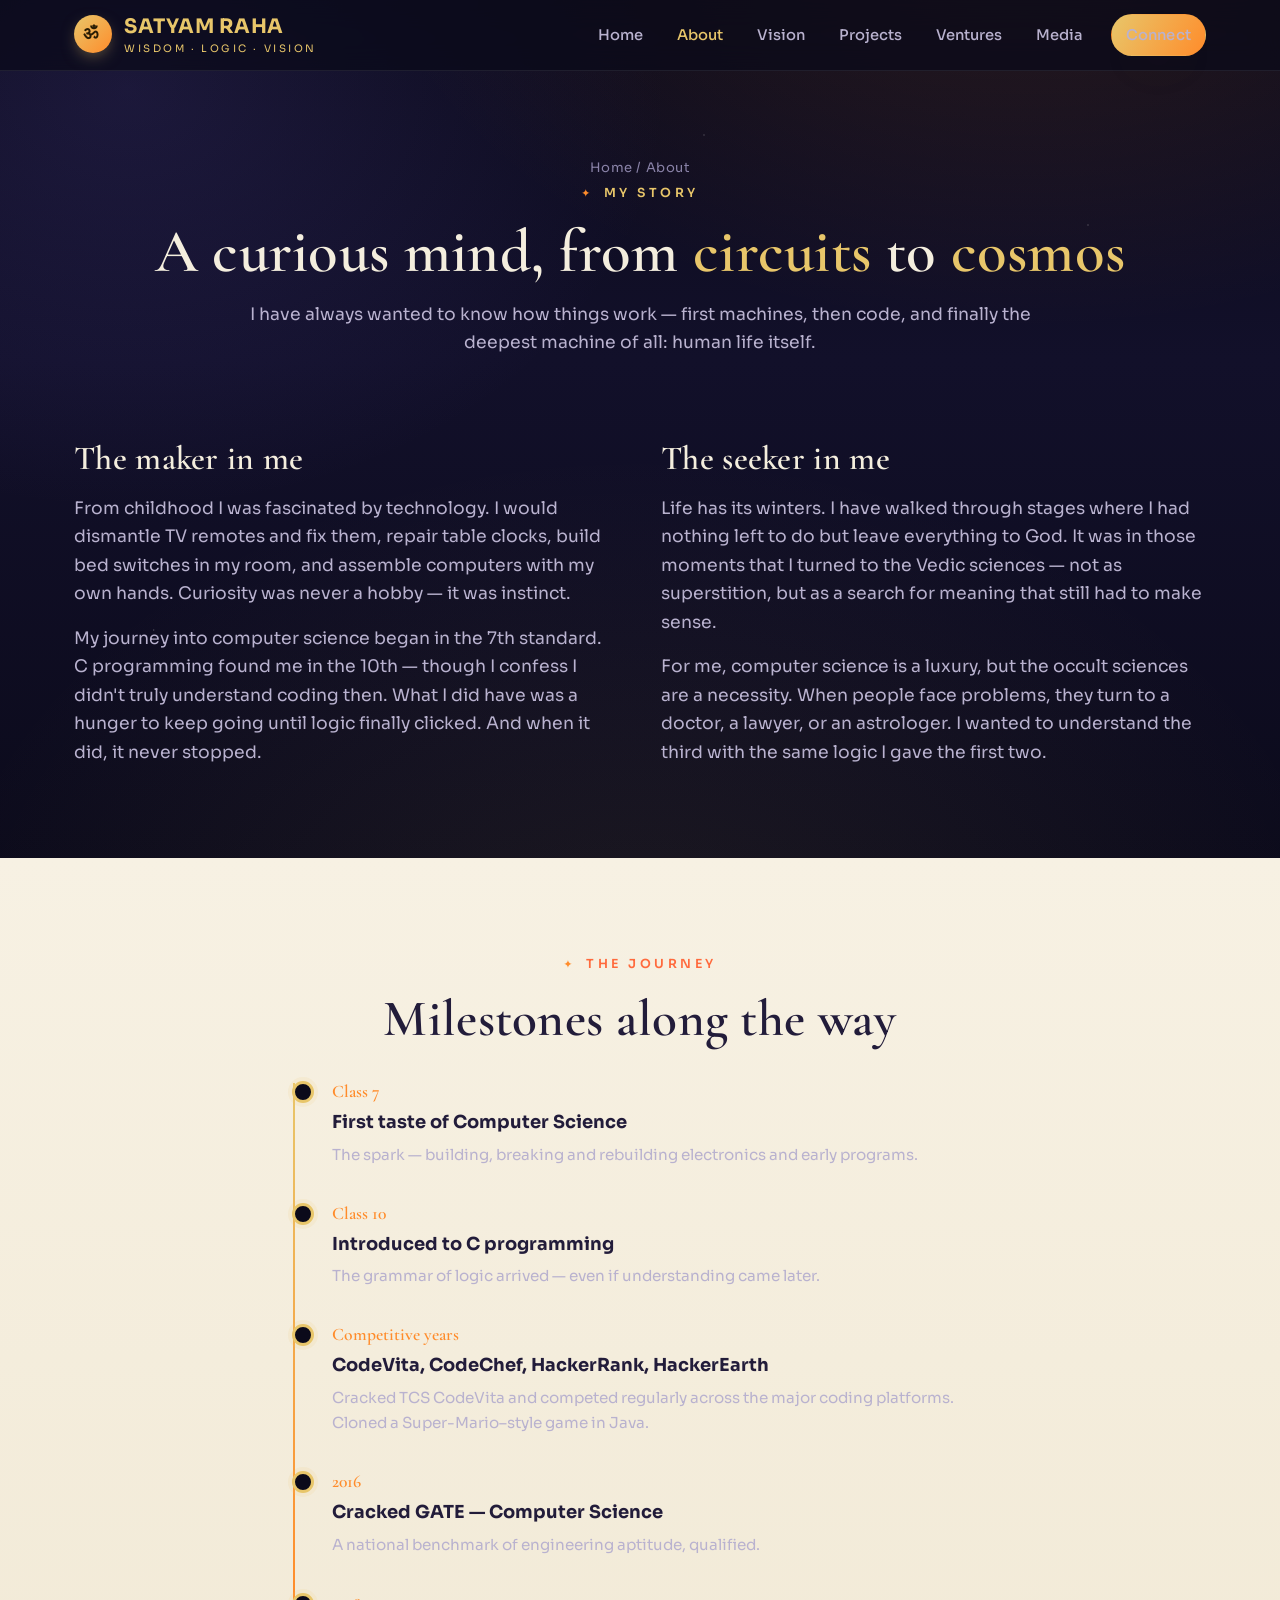
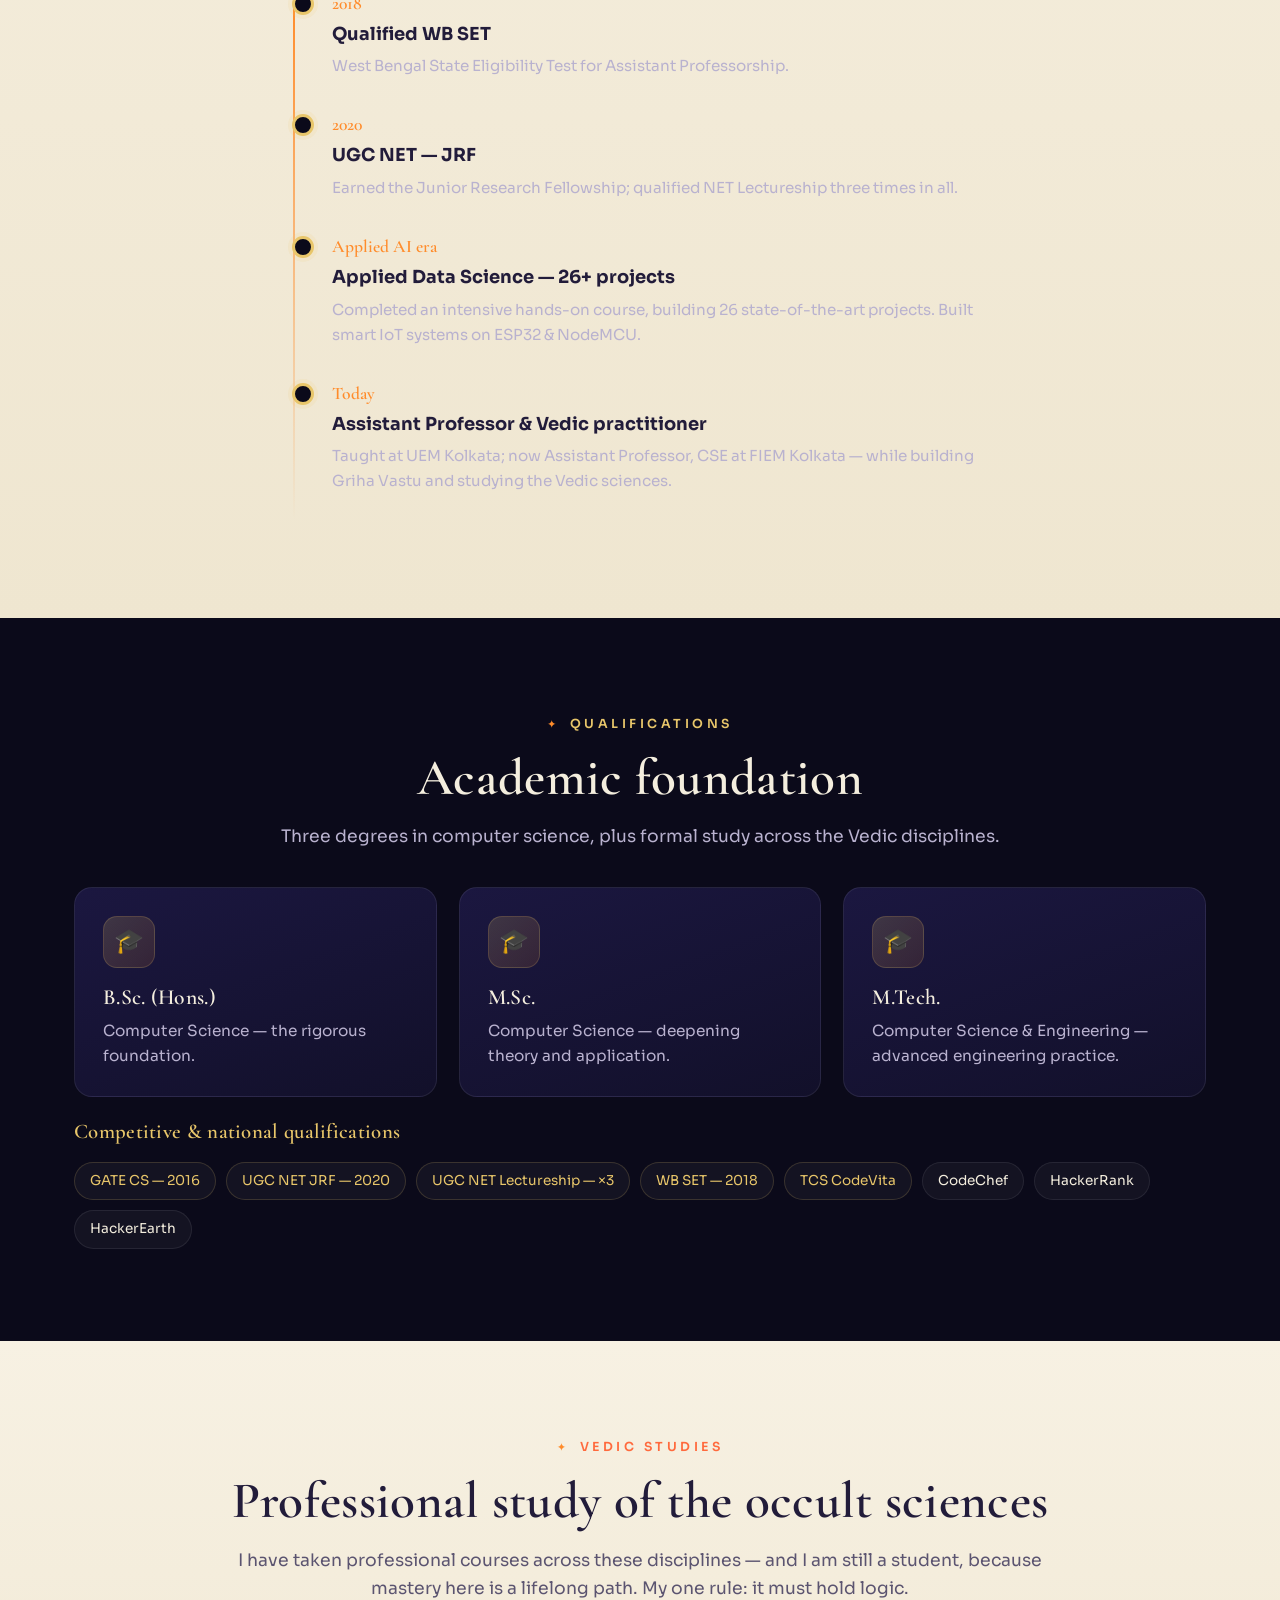
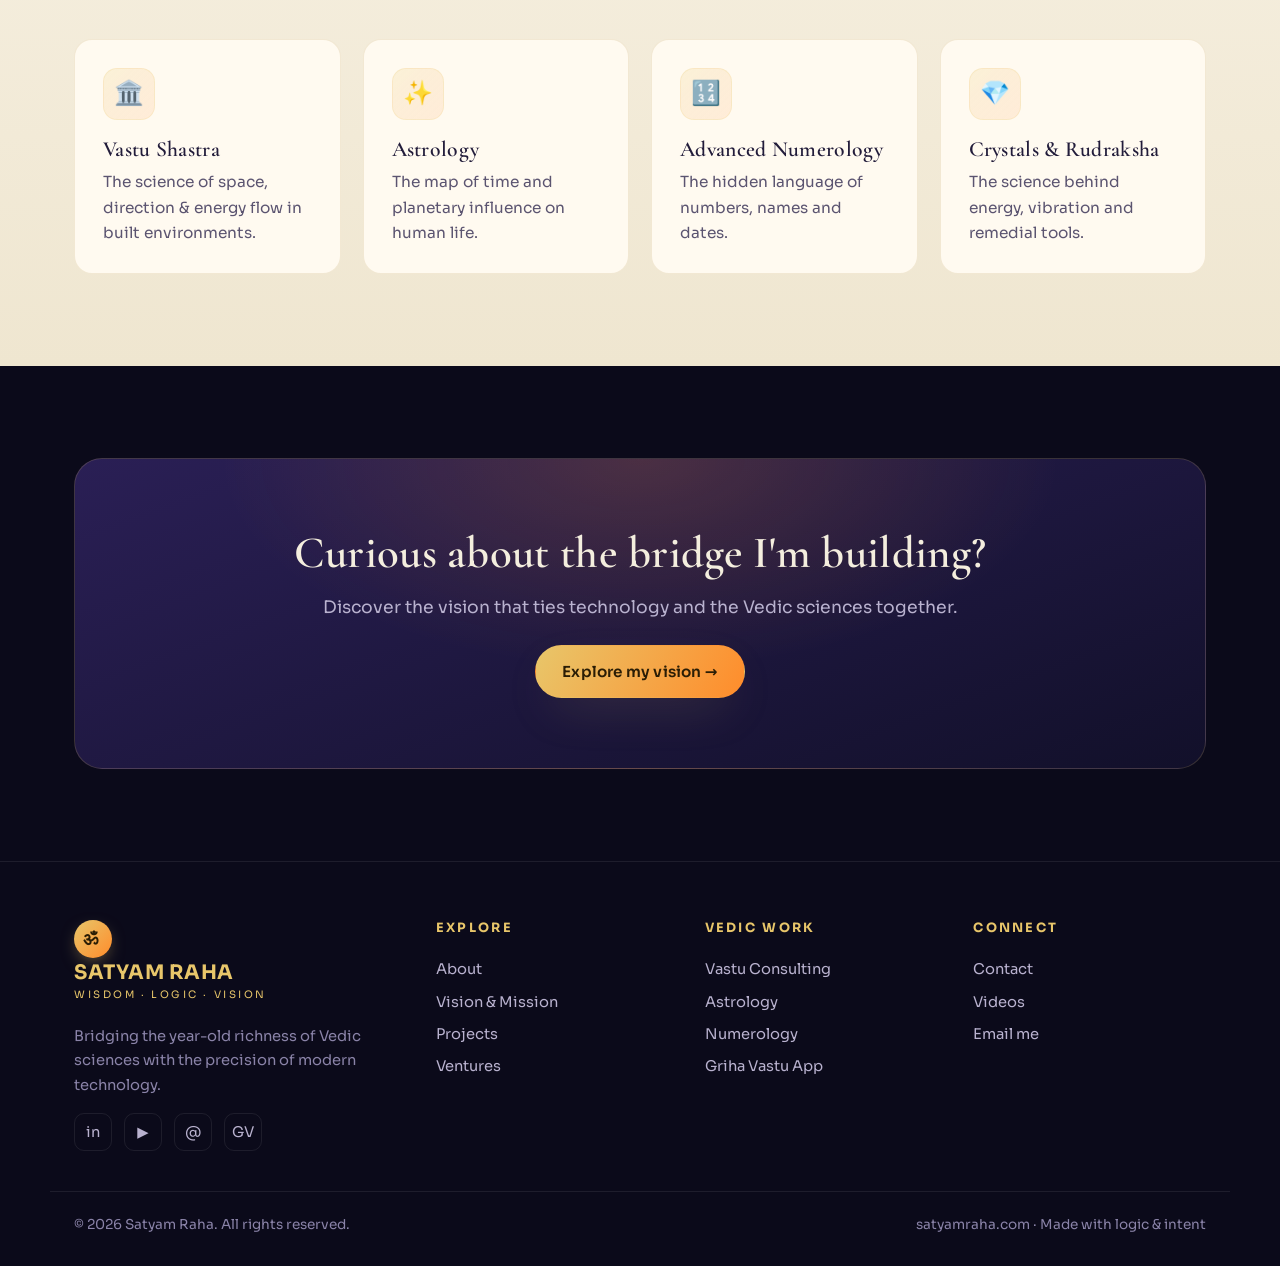
==== commit e8a36667: "Add social icons to footer on every page Previously only the home page footer had the LinkedIn/YouTu" ====
--- a/about.html
+++ b/about.html
@@ -191,6 +191,12 @@
       <div>
         <a class="brand" href="index.html"><span class="mark">ॐ</span><span><b>Satyam Raha</b><span>Wisdom · Logic · Vision</span></span></a>
         <p class="blurb" style="margin-top:16px">Bridging the year-old richness of Vedic sciences with the precision of modern technology.</p>
+        <div class="socials">
+          <a href="https://www.linkedin.com/in/satyam-raha/" title="LinkedIn" target="_blank" rel="noopener">in</a>
+          <a href="https://www.youtube.com/@satyamraha8" title="YouTube" target="_blank" rel="noopener">▶</a>
+          <a href="mailto:raha786.satyam@gmail.com" title="Email">@</a>
+          <a href="https://app.satyamraha.com" title="Griha Vastu" target="_blank" rel="noopener">GV</a>
+        </div>
       </div>
       <div><h5>Explore</h5><a href="about.html">About</a><a href="vision.html">Vision &amp; Mission</a><a href="projects.html">Projects</a><a href="ventures.html">Ventures</a></div>
       <div><h5>Vedic Work</h5><a href="ventures.html">Vastu Consulting</a><a href="ventures.html">Astrology</a><a href="ventures.html">Numerology</a><a href="https://app.satyamraha.com" target="_blank" rel="noopener">Griha Vastu App</a></div>
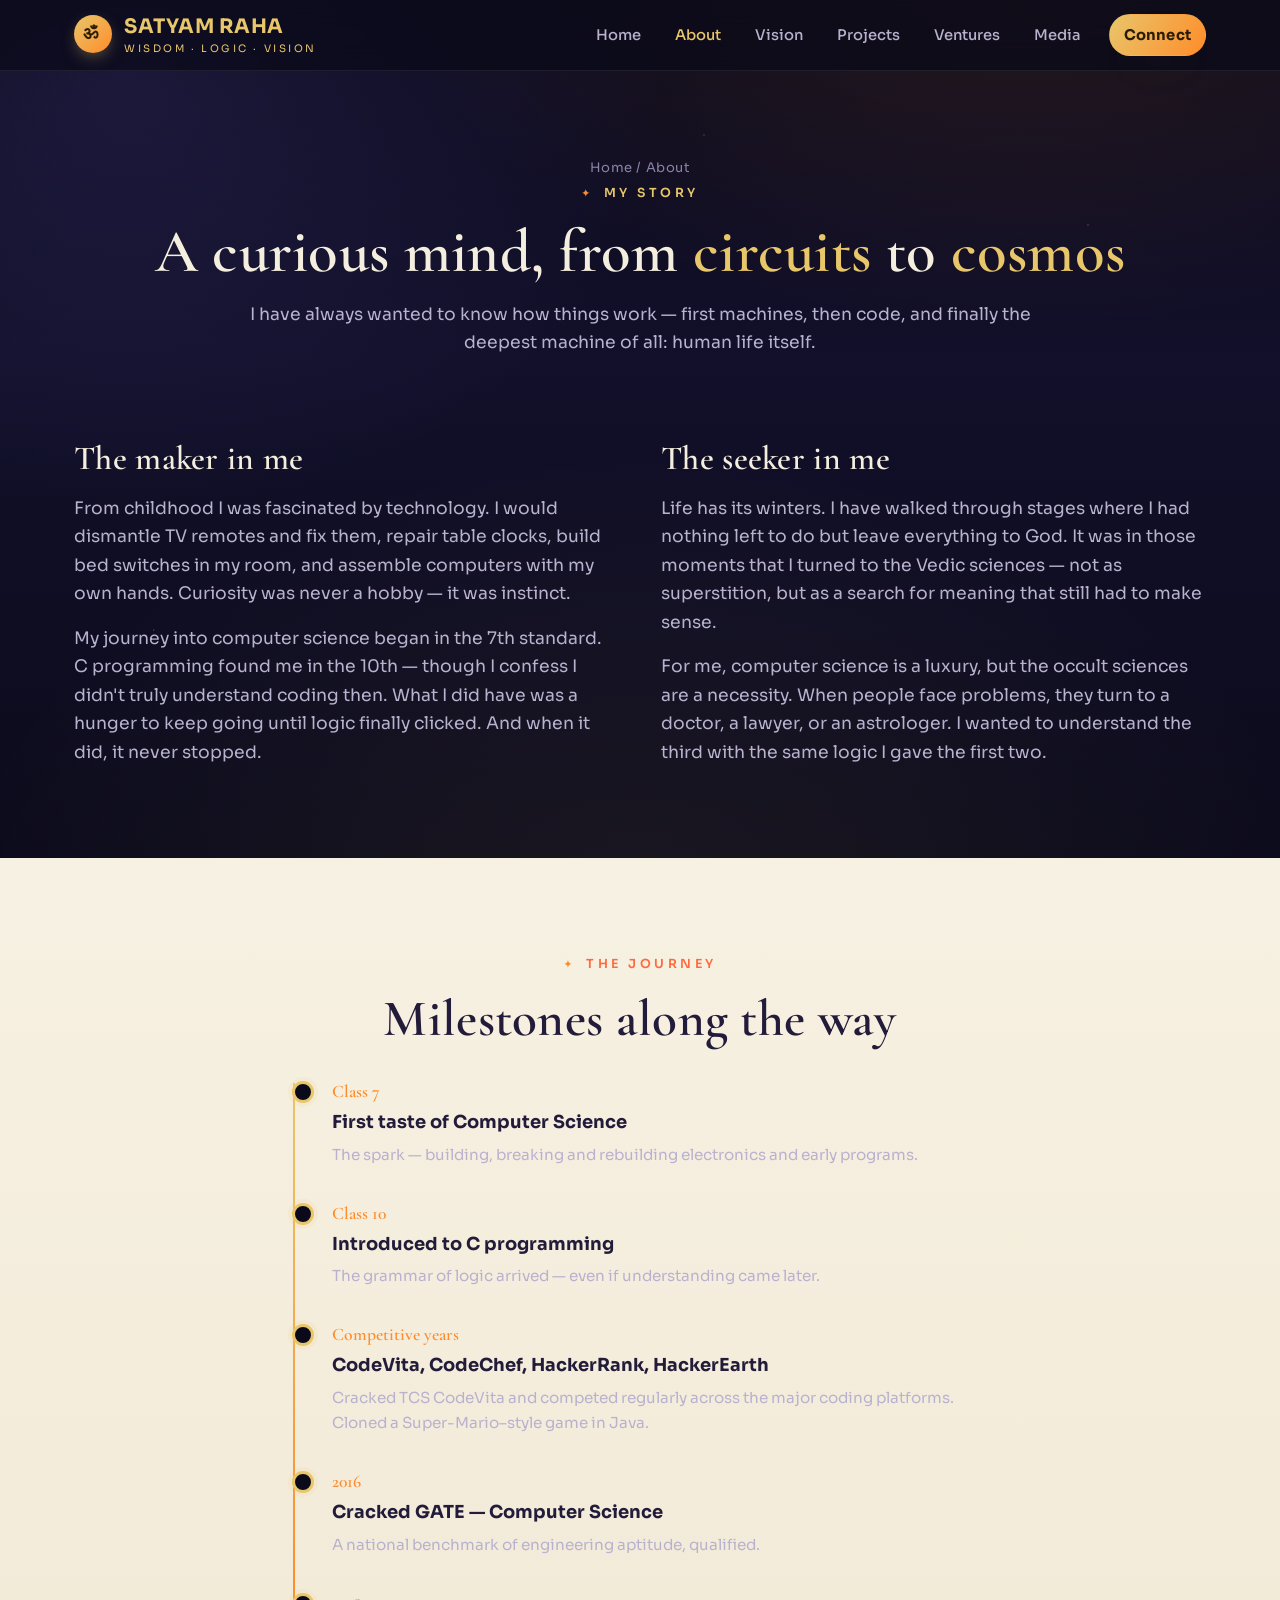
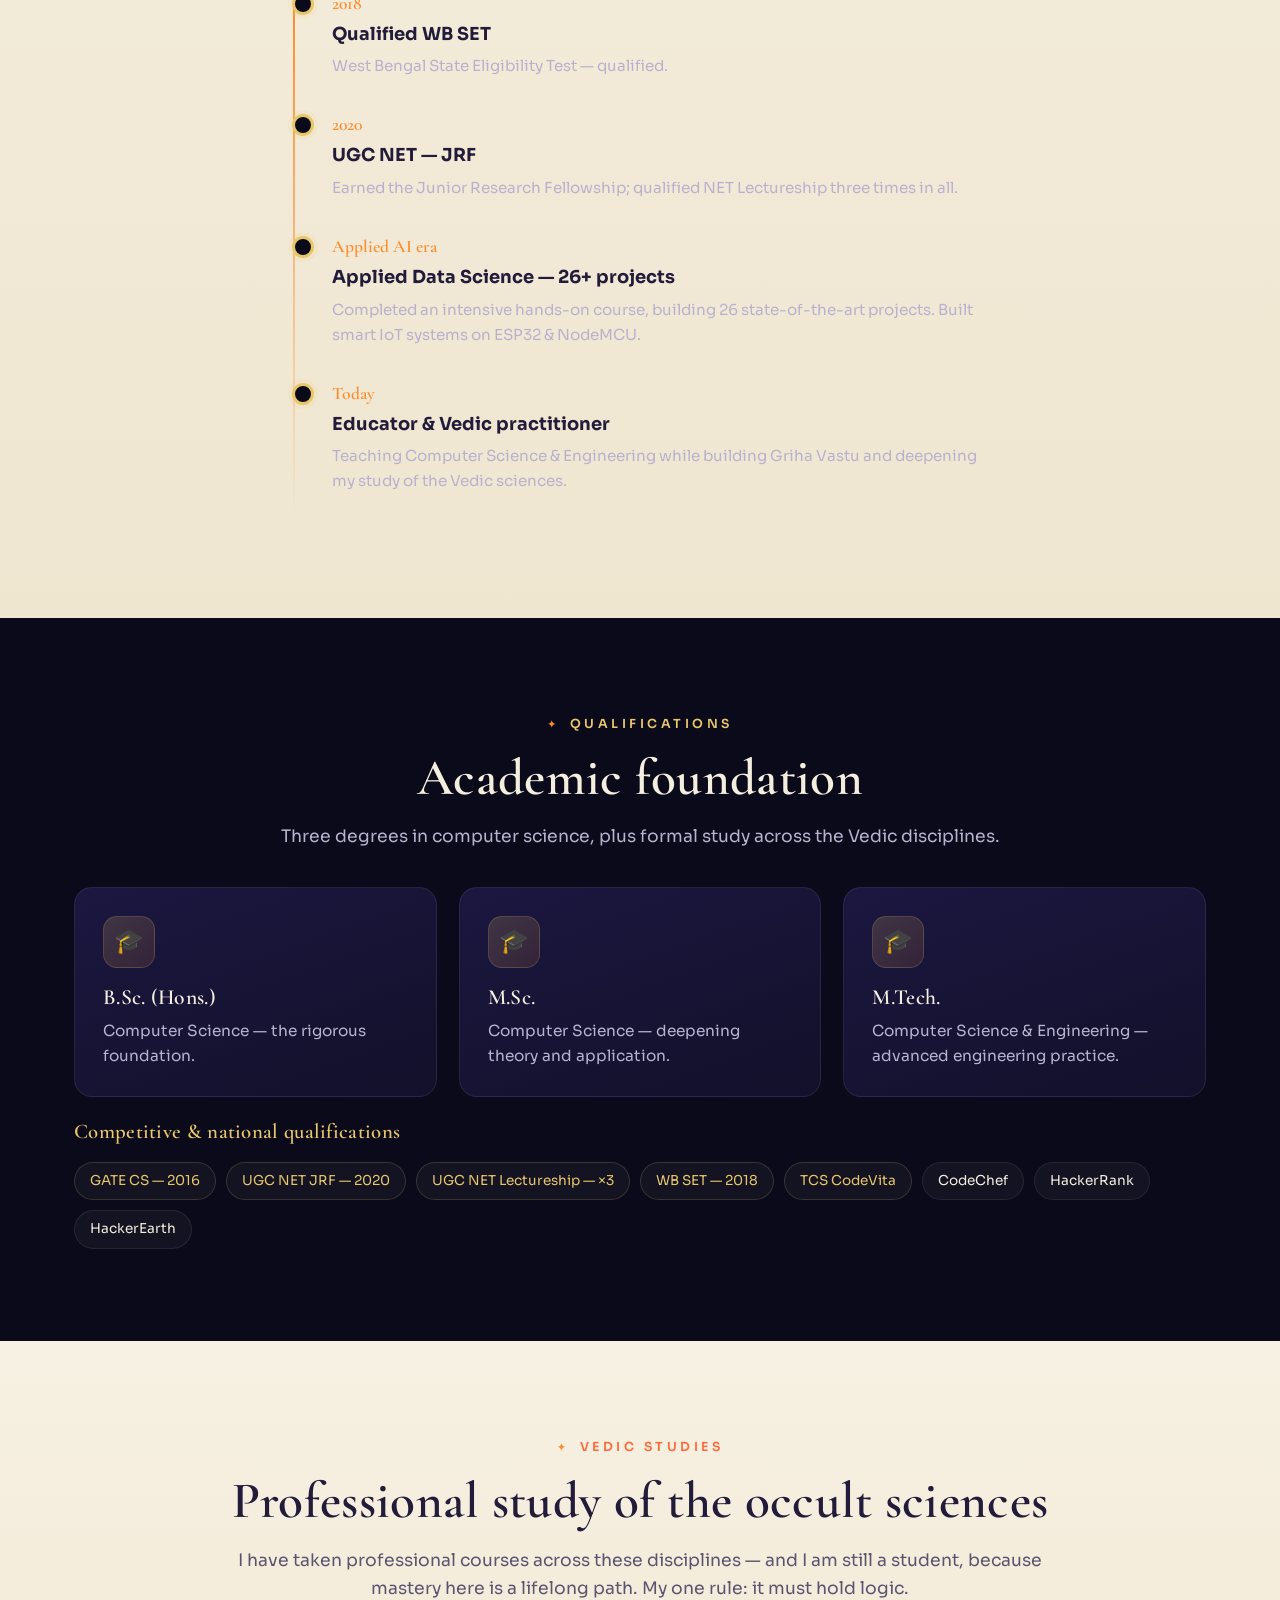
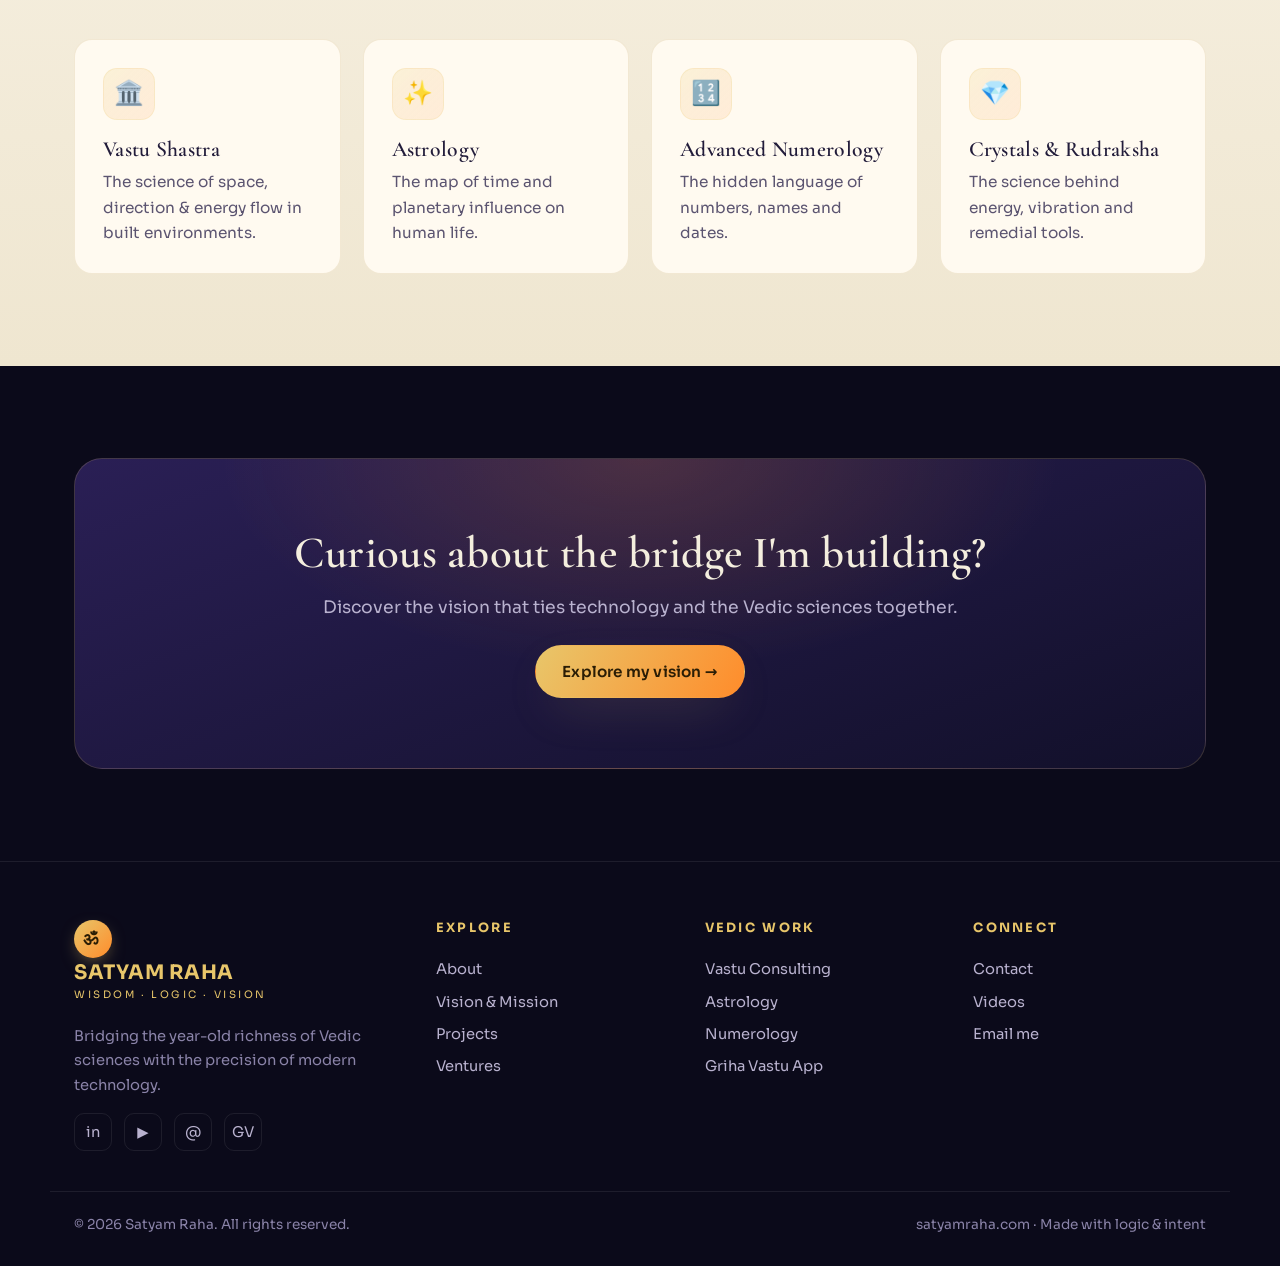
==== commit 7ac999f0: "Remove Assistant Professor/FIEM, fix Griha Vastu link, fill hero space - Removed all "Assistant Prof" ====
--- a/about.html
+++ b/about.html
@@ -97,7 +97,7 @@
         <div class="tl-item">
           <div class="yr">2018</div>
           <h4>Qualified WB SET</h4>
-          <p>West Bengal State Eligibility Test for Assistant Professorship.</p>
+          <p>West Bengal State Eligibility Test — qualified.</p>
         </div>
         <div class="tl-item">
           <div class="yr">2020</div>
@@ -112,9 +112,9 @@
         </div>
         <div class="tl-item">
           <div class="yr">Today</div>
-          <h4>Assistant Professor &amp; Vedic practitioner</h4>
-          <p>Taught at UEM Kolkata; now Assistant Professor, CSE at FIEM Kolkata — while building
-            Griha Vastu and studying the Vedic sciences.</p>
+          <h4>Educator &amp; Vedic practitioner</h4>
+          <p>Teaching Computer Science &amp; Engineering while building Griha Vastu and deepening
+            my study of the Vedic sciences.</p>
         </div>
       </div>
     </div>
@@ -195,11 +195,11 @@
           <a href="https://www.linkedin.com/in/satyam-raha/" title="LinkedIn" target="_blank" rel="noopener">in</a>
           <a href="https://www.youtube.com/@satyamraha8" title="YouTube" target="_blank" rel="noopener">▶</a>
           <a href="mailto:raha786.satyam@gmail.com" title="Email">@</a>
-          <a href="https://app.satyamraha.com" title="Griha Vastu" target="_blank" rel="noopener">GV</a>
+          <a href="https://app.retrogradearc.com" title="Griha Vastu" target="_blank" rel="noopener">GV</a>
         </div>
       </div>
       <div><h5>Explore</h5><a href="about.html">About</a><a href="vision.html">Vision &amp; Mission</a><a href="projects.html">Projects</a><a href="ventures.html">Ventures</a></div>
-      <div><h5>Vedic Work</h5><a href="ventures.html">Vastu Consulting</a><a href="ventures.html">Astrology</a><a href="ventures.html">Numerology</a><a href="https://app.satyamraha.com" target="_blank" rel="noopener">Griha Vastu App</a></div>
+      <div><h5>Vedic Work</h5><a href="ventures.html">Vastu Consulting</a><a href="ventures.html">Astrology</a><a href="ventures.html">Numerology</a><a href="https://app.retrogradearc.com" target="_blank" rel="noopener">Griha Vastu App</a></div>
       <div><h5>Connect</h5><a href="contact.html">Contact</a><a href="media.html">Videos</a><a href="mailto:raha786.satyam@gmail.com">Email me</a></div>
     </div>
     <div class="wrap footer-bottom">
--- a/assets/css/style.css
+++ b/assets/css/style.css
@@ -137,6 +137,10 @@
 .nav-links a:hover { color: var(--t-light); }
 .nav-links a.active { color: var(--gold); }
 .nav-cta { margin-left: 8px; }
+/* Keep the gold "Connect" button's text dark & readable — beats the muted
+   `.nav-links a` color which would otherwise win on specificity. */
+.nav-links a.nav-cta { color: #2a1d05; font-weight: 700; }
+.nav-links a.nav-cta:hover { color: #2a1d05; }
 .nav-toggle { display: none; background: none; border: 0; cursor: pointer; flex-direction: column; gap: 5px; }
 .nav-toggle span { width: 24px; height: 2px; background: var(--gold); transition: .3s; }
 
@@ -158,7 +162,26 @@
 .hero-stats .stat span { font-size: .8rem; color: var(--t-dim); letter-spacing: .04em; }
 
 /* Portrait with mandala ring */
-.portrait { position: relative; justify-self: center; }
+.portrait {
+  position: relative; justify-self: center; align-self: stretch;
+  display: flex; flex-direction: column; align-items: center; justify-content: center; gap: 26px;
+}
+.portrait-figure { position: relative; }
+
+/* "At a glance" glass card that fills the space above the portrait */
+.hero-card {
+  width: min(380px, 82vw);
+  background: linear-gradient(160deg, rgba(27,23,64,.72), rgba(18,16,42,.6));
+  border: 1px solid var(--line); border-radius: var(--radius);
+  padding: 18px 22px; box-shadow: var(--shadow); backdrop-filter: blur(8px);
+}
+.hero-card-eyebrow {
+  font-size: .68rem; letter-spacing: .24em; text-transform: uppercase;
+  color: var(--gold); font-weight: 600;
+}
+.hero-card ul { margin-top: 12px; display: flex; flex-direction: column; gap: 9px; }
+.hero-card li { font-size: .93rem; color: var(--t-light); line-height: 1.4; }
+.hero-card li b { color: var(--gold); font-weight: 600; }
 .portrait-ring {
   position: relative; width: min(380px, 78vw); aspect-ratio: 1;
   border-radius: 50%; padding: 14px;
